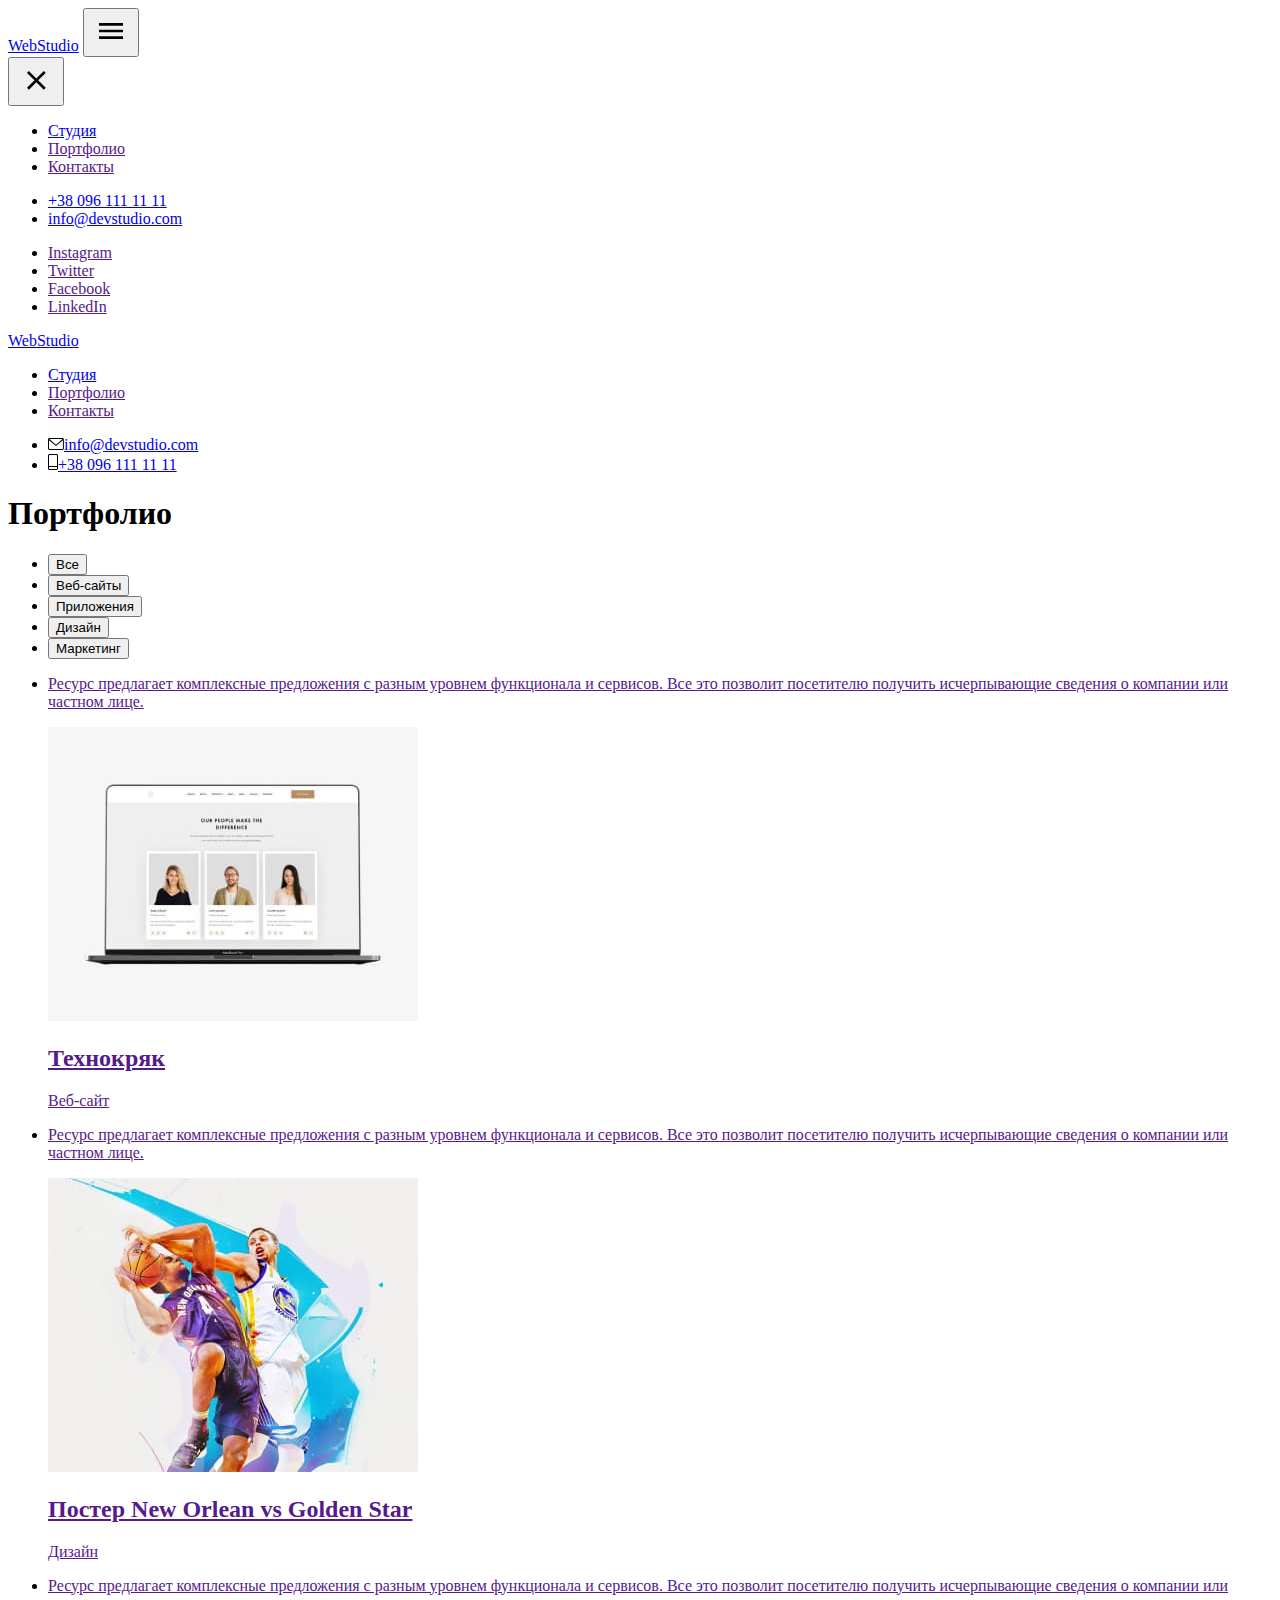
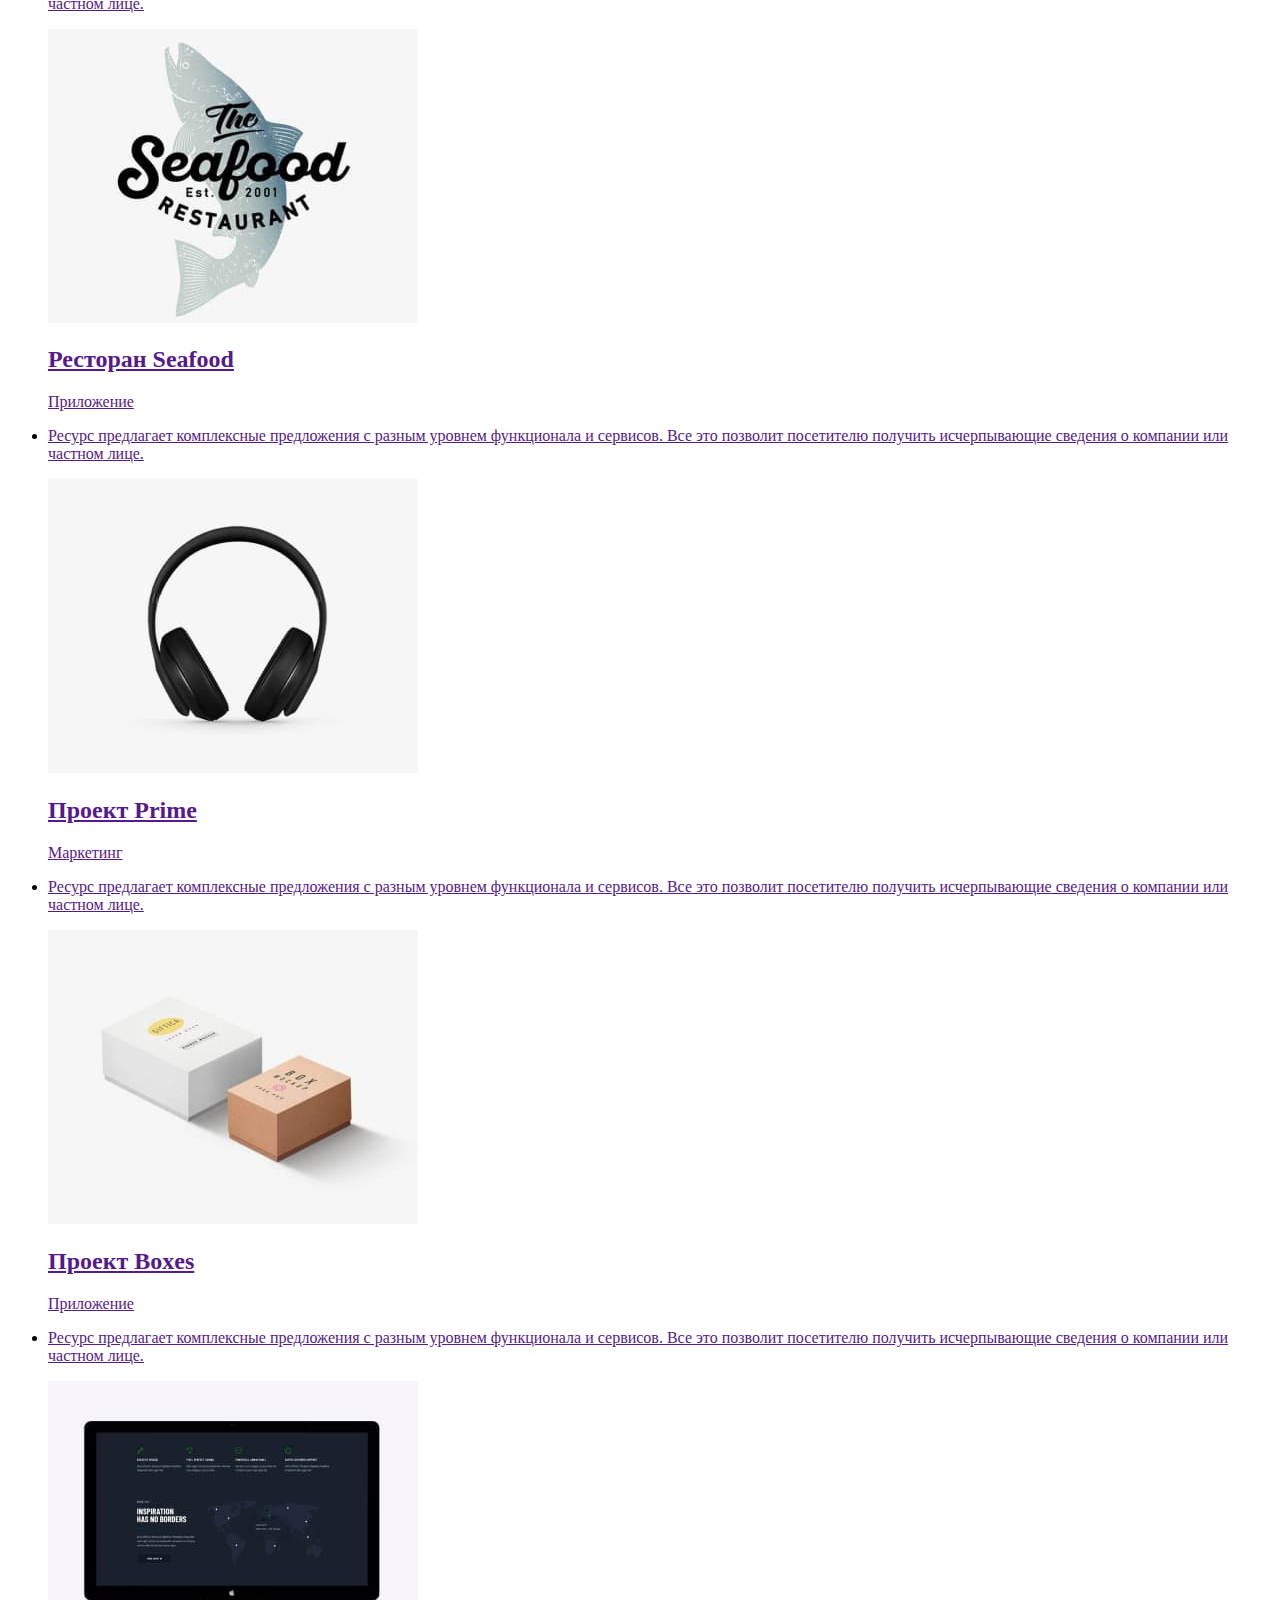
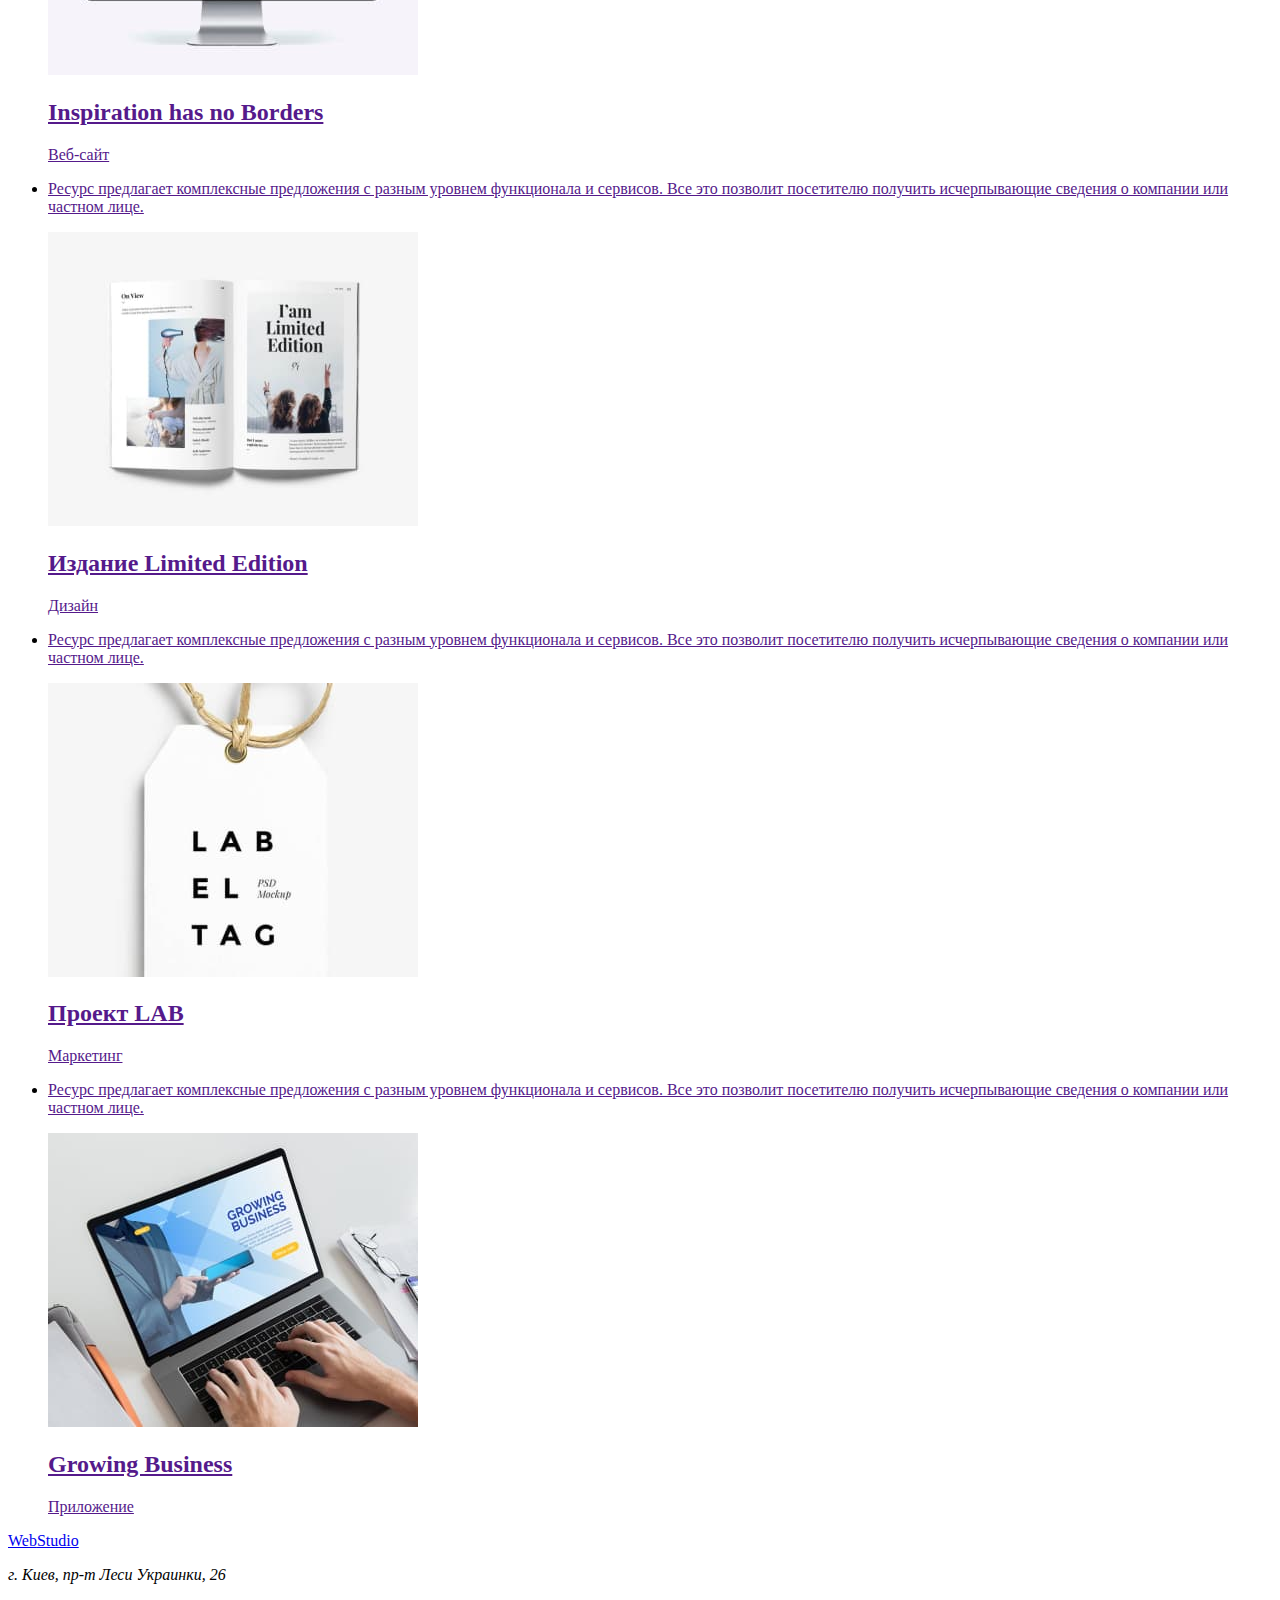
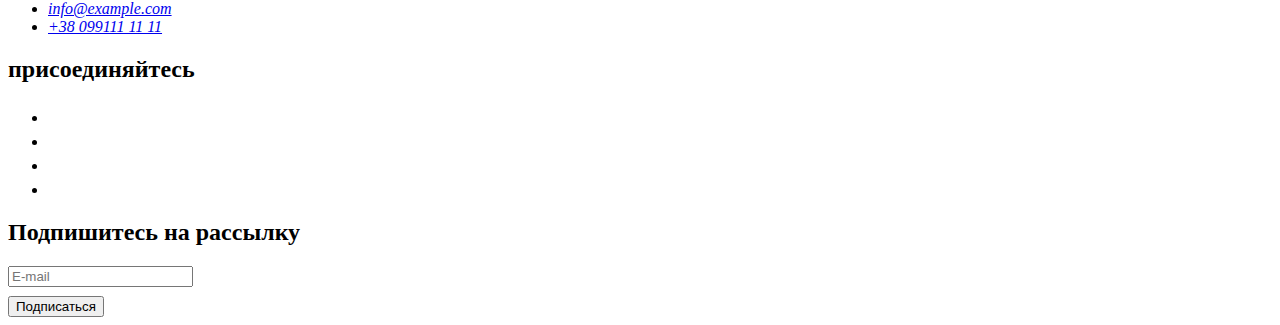
==== portfolio.html @ 809e026f "добавил header для телефона" ====
<!DOCTYPE html>
<html lang="en">
<head>
    <meta charset="UTF-8">
    <meta http-equiv="X-UA-Compatible" content="IE=edge">
    <meta name="viewport" content="width=device-width, initial-scale=1.0">
    <title>WebStudio</title>
    <link href="https://fonts.googleapis.com/css2?family=Raleway:wght@700&family=Roboto:wght@400;500;700;900&display=swap"
        rel="stylesheet">
    <!--<link rel="stylesheet" href="https://cdnjs.cloudflare.com/ajax/libs/modern-normalize/1.1.0/modern-normalize.min.css">-->
    <!--<link rel="stylesheet" href="./css/styles.css">-->
    <link rel="stylesheet" href="./css/main.min.css">
</head>
<body>
<header class="header header--underline">
    <div class="container header__mobile-header">
        <nav class="header__mobile-nav">
            <a href="./index.html" class="logo logo--mobile">Web<span class="logo--black">Studio</span></a>
            <button class="header__button" data-menu-button>
                <svg width="40" height="40" aria-label="переключатель мобильного меню">
                    <use class="header__menu-icon" href="./images/icons.svg#menu-icon"></use>
                </svg>
            </button>

            <div class="header__menu-list" data-menu>
                
                <button class="header__button  header__menu-button">
                    <a href="./portfolio.html">
                        <svg width="40" height="40" aria-label="переключатель мобильного меню">
                            <use class="header__close-icon" href="./images/icons.svg#close-icon"></use>
                        </svg>
                    </a>
                </button>

                <ul class="header__mobile-site-nav">
                    <li class="header__site-nav-item"><a class="header__site-nav-link"
                            href="./index.html">Студия</a></li>
                    <li class="header__site-nav-item"><a class="header__site-nav-link  header__link--current"
                            href="">Портфолио</a></li>
                    <li class="header__site-nav-item"><a class="header__site-nav-link" href="">Контакты</a></li>
                </ul>
                <ul class="header__mobile-auth-nav">
                    <li class="header__auth-nav-item"><a class="header__auth-nav-link" href="tel:+380961111111">+38 096
                            111 11 11</a>
                    </li>
                    <li class="header__auth-nav-item"><a class="header__auth-nav-link"
                            href="mailto:info@devstudio.com">info@devstudio.com</a></li>
                </ul>
                <ul class="header__mobile-links-list">
                    <li class="header__links-list-item"><a class="header__links-list-link" href="">Instagram</a></li>
                    <li class="header__links-list-item"><a class="header__links-list-link" href="">Twitter</a></li>
                    <li class="header__links-list-item"><a class="header__links-list-link" href="">Facebook</a></li>
                    <li class="header__links-list-item"><a class="header__links-list-link" href="">LinkedIn</a></li>
                </ul>
            </div>
        </nav>
    </div>


    <div class="container header__desktop-header">
        <nav class="header__main-nav">
            <a href="./index.html" class="logo">Web<span class="logo--black">Studio</span></a>
            <ul class="header__site-nav">
                <li class="header__item"><a href="./index.html" class="header__link">Студия</a></li>
                <li class="header__item  header__item-prtf--active"><a href="" class="header__link  header__link--current">Портфолио</a></li>
                <li class="header__item"><a href="" class="header__link">Контакты</a></li>
            </ul>
        </nav>
        <ul class="header__auth-nav">
            <li class="header__point">
                <a class="header__contact" href="mailto:info@devstudio.com">
                    <svg class="header__icon header__icon--envelope" width="16" height="12">
                        <use href="./images/sprite.svg#icon-envelope"></use>
                    </svg>info@devstudio.com</a>
            </li>
            <li class="header__point">
                <a class="header__contact" href="tel:+380961111111">
                    <svg class="header__icon header__icon--smartphone" width="10" height="16">
                        <use href="./images/sprite.svg#icon-cell"></use>
                    </svg>+38 096 111 11 11</a>
            </li>
        </ul>
    </div>
</header>

<main>
  <section class="projects">
      <div class="container">
        <h1 class="visually-hidden">Портфолио</h1>
        <ul class="projects__button-list">
            <li class="projects__button-item"><button type="button" class="projects__button">Все</button></li>
            <li class="projects__button-item"><button type="button" class="projects__button">Веб-сайты</button></li>
            <li class="projects__button-item"><button type="button" class="projects__button">Приложения</button></li>
            <li class="projects__button-item"><button type="button" class="projects__button">Дизайн</button></li>
            <li class="projects__button-item"><button type="button" class="projects__button">Маркетинг</button></li>
        </ul>
        <ul class="projects__list">
            <li class="projects__item">
                <a class="projects__link" href="">
                    <div class="projects__thumb">
                        <p class="projects__overlay">
                            Ресурс предлагает комплексные предложения с разным уровнем функционала и сервисов. 
                            Все это позволит посетителю получить исчерпывающие сведения о компании или частном лице.
                        </p>
                        <picture>
                            <source srcset="./images/techno-collapse-370.jpg 1x, ./images/techno-collapse-740@2x.jpg 2x" media="(min-width: 1200px)" sizes="33vw" type="image/jpeg">
                            <source srcset="./images/techno-collapse-354.jpg 1x, ./images/techno-collapse-708@2x.jpg 2x" media="(min-width: 768px)" sizes="50vw" type="image/jpeg">
                            <source srcset="./images/techno-collapse-450.jpg 1x, ./images/techno-collapse-900@2x.jpg 2x" media="(max-width: 767px)" sizes="100vw" type="image/jpeg">
                            <img class="projects__img" src="./images/techno-collapse-450.jpg" alt="Технокряк">
                        </picture>
                    </div>
                    <div class="projects__text-wrap">
                        <h2 class="projects__subtitle">Технокряк</h2>
                        <p class="projects__text projects__text--first-card">Веб-сайт</p>
                    </div>
                </a>
            </li>
            <li class="projects__item">
                <a class="projects__link" href="">
                    <div class="projects__thumb">
                        <p class="projects__overlay">
                            Ресурс предлагает комплексные предложения с разным уровнем функционала и сервисов.
                            Все это позволит посетителю получить исчерпывающие сведения о компании или частном лице.
                        </p>
                        <picture>
                            <source srcset="./images/bassketball-370.jpg 1x, ./images/bassketball-740@2x.jpg 2x" media="(min-width: 1200px)" sizes="33vw" type="image/jpeg">
                            <source srcset="./images/bassketball-354.jpg 1x, ./images/bassketball-708@2x.jpg 2x" media="(min-width: 768px)" sizes="50vw" type="image/jpeg">
                            <source srcset="./images/bassketball-450.jpg 1x, ./images/bassketball-900@2x.jpg 2x" media="(max-width: 767px)" sizes="100vw" type="image/jpeg">
                            <img class="projects__img" src="./images/bassketball-450.jpg" alt="Постер New Orlean vs Golden Star">
                        </picture>
                    </div>
                    <div class="projects__text-wrap">
                        <h2 class="projects__subtitle">Постер New Orlean vs Golden Star</h2>
                        <p class="projects__text">Дизайн</p>
                    </div>
                </a>
            </li>
            <li class="projects__item">
                <a class="projects__link" href="">
                    <div class="projects__thumb">
                        <p class="projects__overlay">
                            Ресурс предлагает комплексные предложения с разным уровнем функционала и сервисов.
                            Все это позволит посетителю получить исчерпывающие сведения о компании или частном лице.
                        </p>
                        <picture>
                            <source srcset="./images/seafood-370.jpg 1x, ./images/seafood-740@2x.jpg 2x" media="(min-width: 1200px)" sizes="33vw" type="image/jpeg">
                            <source srcset="./images/seafood-354.jpg 1x, ./images/seafood-708@2x.jpg 2x" media="(min-width: 768px)" sizes="50vw" type="image/jpeg">
                            <source srcset="./images/seafood-450.jpg 1x, ./images/seafood-900@2x.jpg 2x" media="(max-width: 767px)" sizes="100vw" type="image/jpeg">
                            <img class="projects__img" src="./images/seafood-450.jpg" alt="Ресторан Seafood">
                        </picture>
                    </div>
                    <div class="projects__text-wrap">
                        <h2 class="projects__subtitle">Ресторан Seafood</h2>
                        <p class="projects__text">Приложение</p>
                    </div>
                </a>
            </li>
            <li class="projects__item">
                <a class="projects__link" href="">
                    <div class="projects__thumb">
                        <p class="projects__overlay">
                            Ресурс предлагает комплексные предложения с разным уровнем функционала и сервисов.
                            Все это позволит посетителю получить исчерпывающие сведения о компании или частном лице.
                        </p>
                        <picture>
                            <source srcset="./images/headphones-370.jpg 1x, ./images/headphones-740@2x.jpg 2x" media="(min-width: 1200px)" sizes="33vw" type="image/jpeg">
                            <source srcset="./images/headphones-354.jpg 1x, ./images/headphones-708@2x.jpg 2x" media="(min-width: 768px)" sizes="50vw" type="image/jpeg">
                            <source srcset="./images/headphones-450.jpg 1x, ./images/headphones-900@2x.jpg 2x" media="(max-width: 767px)" sizes="100vw" type="image/jpeg">
                            <img class="projects__img" src="./images/headphones-450.jpg" alt="Проект Prime">
                        </picture>
                    </div>
                    <div class="projects__text-wrap">
                        <h2 class="projects__subtitle">Проект Prime</h2>
                        <p class="projects__text">Маркетинг</p>
                    </div>
                </a>
            </li>
            <li class="projects__item">
                <a class="projects__link" href="">
                    <div class="projects__thumb">
                        <p class="projects__overlay">
                            Ресурс предлагает комплексные предложения с разным уровнем функционала и сервисов.
                            Все это позволит посетителю получить исчерпывающие сведения о компании или частном лице.
                        </p>
                        <picture>
                            <source srcset="./images/boxes-370.jpg 1x, ./images/boxes-740@2x.jpg 2x" media="(min-width: 1200px)" sizes="33vw" type="image/jpeg">
                            <source srcset="./images/boxes-354.jpg 1x, ./images/boxes-708@2x.jpg 2x" media="(min-width: 768px)" sizes="50vw" type="image/jpeg">
                            <source srcset="./images/boxes-450.jpg 1x, ./images/boxes-900@2x.jpg 2x" media="(max-width: 767px)" sizes="100vw" type="image/jpeg">
                            <img class="projects__img" src="./images/boxes-450.jpg" alt="Inspiration has no Borders">
                        </picture>
                    </div>
                    <div class="projects__text-wrap">
                        <h2 class="projects__subtitle">Проект Boxes</h2>
                        <p class="projects__text">Приложение</p>
                    </div>
                </a>
            </li>
            <li class="projects__item">
                <a class="projects__link" href="">
                    <div class="projects__thumb">
                        <p class="projects__overlay">
                            Ресурс предлагает комплексные предложения с разным уровнем функционала и сервисов.
                            Все это позволит посетителю получить исчерпывающие сведения о компании или частном лице.
                        </p>
                        <picture>
                            <source srcset="./images/computer-370.jpg 1x, ./images/computer-740@2x.jpg 2x" media="(min-width: 1200px)" sizes="33vw" type="image/jpeg">
                            <source srcset="./images/computer-354.jpg 1x, ./images/computer-708@2x.jpg 2x" media="(min-width: 768px)" sizes="50vw" type="image/jpeg">
                            <source srcset="./images/computer-450.jpg 1x, ./images/computer-900@2x.jpg 2x" media="(max-width: 767px)" sizes="100vw" type="image/jpeg">
                            <img class="projects__img" src="./images/computer-450.jpg" alt="Inspiration has no Borders">
                        </picture>
                    </div>
                    <div class="projects__text-wrap">
                        <h2 class="projects__subtitle">Inspiration has no Borders</h2>
                        <p class="projects__text">Веб-сайт</p>
                    </div>
                </a>
            </li>
            <li class="projects__item">
                <a class="projects__link" href="">
                    <div class="projects__thumb">
                        <p class="projects__overlay">
                            Ресурс предлагает комплексные предложения с разным уровнем функционала и сервисов.
                            Все это позволит посетителю получить исчерпывающие сведения о компании или частном лице.
                        </p>
                        <picture>
                            <source srcset="./images/edition-370.jpg 1x, ./images/edition-740@2x.jpg 2x" media="(min-width: 1200px)" sizes="33vw" type="image/jpeg">
                            <source srcset="./images/edition-354.jpg 1x, ./images/edition-708@2x.jpg 2x" media="(min-width: 768px)" sizes="50vw" type="image/jpeg">
                            <source srcset="./images/edition-450.jpg 1x, ./images/edition-900@2x.jpg 2x" media="(max-width: 767px)" sizes="100vw" type="image/jpeg">
                            <img class="projects__img" src="./images/edition-450.jpg" alt="Издание Limited Edition">
                        </picture>
                    </div>
                    <div class="projects__text-wrap">
                        <h2 class="projects__subtitle">Издание Limited Edition</h2>
                        <p class="projects__text">Дизайн</p>
                    </div>
                </a>
            </li>
            <li class="projects__item">
                <a class="projects__link" href="">
                    <div class="projects__thumb">
                        <p class="projects__overlay">
                            Ресурс предлагает комплексные предложения с разным уровнем функционала и сервисов.
                            Все это позволит посетителю получить исчерпывающие сведения о компании или частном лице.
                        </p>
                        <picture>
                            <source srcset="./images/lab-370.jpg 1x, ./images/lab-740@2x.jpg 2x" media="(min-width: 1200px)" sizes="33vw" type="image/jpeg">
                            <source srcset="./images/lab-354.jpg 1x, ./images/lab-708@2x.jpg 2x" media="(min-width: 768px)" sizes="50vw" type="image/jpeg">
                            <source srcset="./images/lab-450.jpg 1x, ./images/lab-900@2x.jpg 2x" media="(max-width: 767px)" sizes="100vw" type="image/jpeg">
                            <img class="projects__img" src="./images/lab-450.jpg" alt="Проект LAB">
                        </picture>
                    </div>
                    <div class="projects__text-wrap">
                        <h2 class="projects__subtitle">Проект LAB</h2>
                        <p class="projects__text">Маркетинг</p>
                    </div>
                </a>
            </li>
            <li class="projects__item">
                <a class="projects__link" href="">
                    <div class="projects__thumb">
                        <p class="projects__overlay">
                            Ресурс предлагает комплексные предложения с разным уровнем функционала и сервисов.
                            Все это позволит посетителю получить исчерпывающие сведения о компании или частном лице.
                        </p>
                        <picture>
                            <source srcset="./images/growing-business-370.jpg 1x, ./images/growing-business-740@2x.jpg 2x" media="(min-width: 1200px)" sizes="33vw" type="image/jpeg">
                            <source srcset="./images/growing-business-354.jpg 1x, ./images/growing-business-708@2x.jpg 2x" media="(min-width: 768px)" sizes="50vw" type="image/jpeg">
                            <source srcset="./images/growing-business-450.jpg 1x, ./images/growing-business-900@2x.jpg 2x" media="(max-width: 767px)" sizes="100vw" type="image/jpeg">
                            <img class="projects__img" src="./images/growing-business-450.jpg" alt="Growing Business">
                        </picture>
                    </div>
                    <div class="projects__text-wrap">
                        <h2 class="projects__subtitle">Growing Business</h2>
                        <p class="projects__text">Приложение</p>
                    </div>
                </a>
            </li>
        </ul>
      </div>
  </section>
</main>

<footer class="footer">
    <div class="container footer__footer-wrap">
        <div class="footer__contact-wrap">
            <a href="./index.html" class="logo footer__logo">Web<span class="logo--white">Studio</span></a>
            <address class="footer__contact">
                <p class="footer__text">г. Киев, пр-т Леси Украинки, 26</p>
                <ul class="footer__contact-list list">
                    <li class="footer__contact-item">
                        <a class="footer__contact-link"href="mailto:info@example.com">info@example.com</a>
                    </li>
                    <li class="footer__contact-item">
                        <a class="footer__contact-link" href="tel:+380991111111">+38 099111 11 11</a>
                    </li>
                </ul>
            </address>
        </div>

        <div class="footer__links-wrap">
            <h2 class="footer__title">присоединяйтесь</h2>
            <ul class="footer__links-list list">
                <li class="footer__links-item">
                    <a class="footer__link" href=""><svg class="footer__links-icon" width="20" height="20">
                            <use href="./images/icons.svg#instagram-footer"></use></svg></a>
                </li>
                <li class="footer__links-item">
                    <a class="footer__link" href=""><svg class="footer__links-icon" width="20" height="20">
                            <use href="./images/icons.svg#twitter-footer"></use></svg></a>
                </li>
                <li class="footer__links-item">
                    <a class="footer__link" href=""><svg class="footer__links-icon" width="20" height="20">
                            <use href="./images/icons.svg#facebook-footer"></use></svg></a>
                </li>
                <li class="footer__links-item">
                    <a class="footer__link" href=""><svg class="footer__links-icon" width="20" height="20">
                            <use href="./images/icons.svg#linkedin-footer"></use></svg></a>
                </li>
            </ul>
        </div>

        <div class="footer__email">
            <h2 class="footer__title">Подпишитесь на рассылку</h2>
            <div class="footer__email-wrap">
                <form class="footer__form" method="post" autocomplete="off">
                    <input class="footer__input" type="email" name="email" placeholder="E-mail">
                </form>
                <div class="footer__email-thumb">
                    <button class="button footer__button" type="submit">Подписаться</button>
                    <svg class="footer__button-icon" width="24" height="24">
                        <use href="./images/icons.svg#icon-send"></use>
                    </svg>
                </div>
            </div>
        </div>
    </div>
</footer>

<script src="./js/menu.js"></script>

</body>
</html>
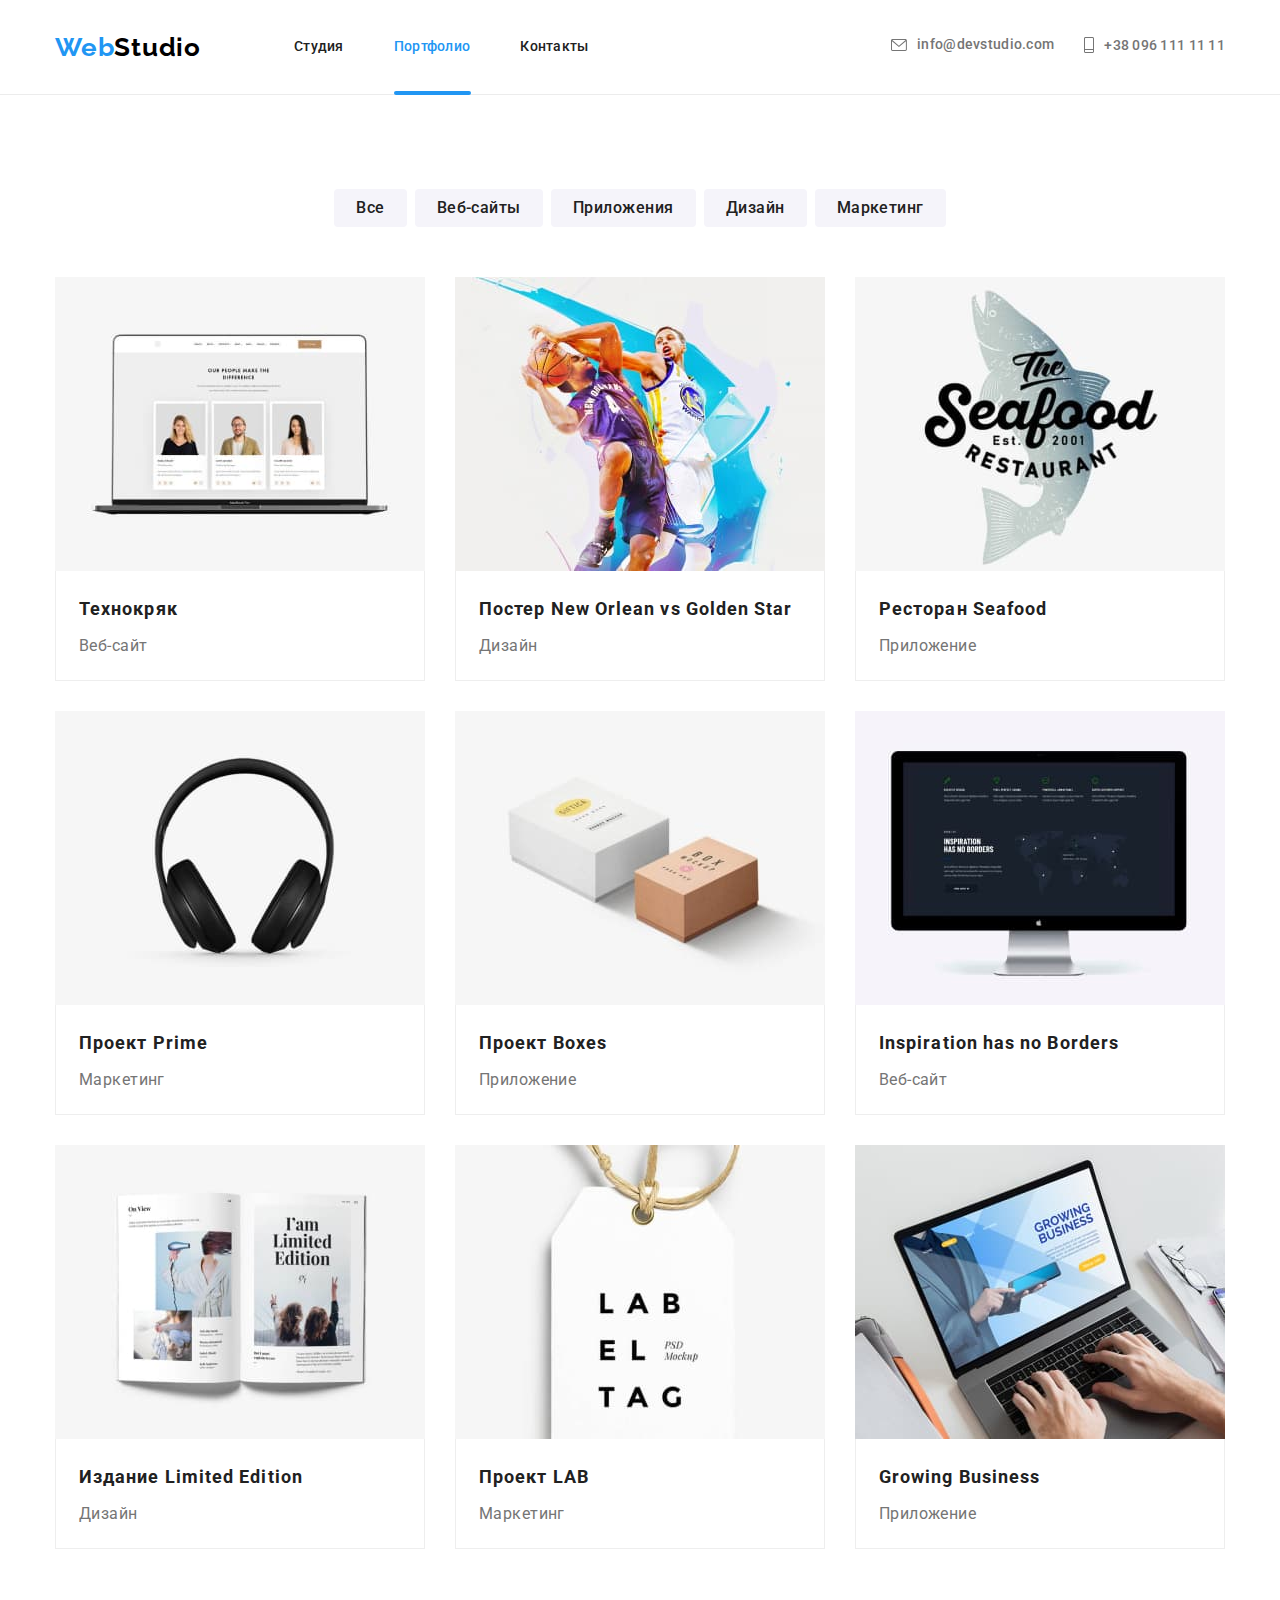
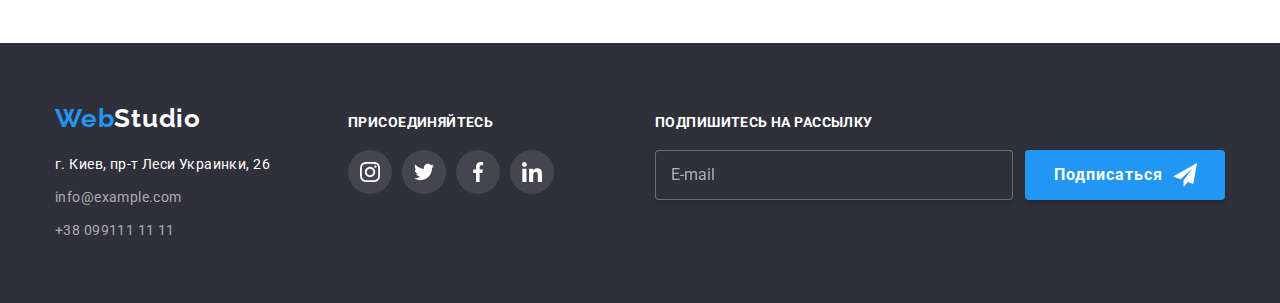
==== commit bc41618b: "изменил кнопку в хедере" ====
--- a/portfolio.html
+++ b/portfolio.html
@@ -19,18 +19,19 @@
             <button class="header__button" data-menu-button>
                 <svg width="40" height="40" aria-label="переключатель мобильного меню">
                     <use class="header__menu-icon" href="./images/icons.svg#menu-icon"></use>
+                    <use class="header__close-icon" href="./images/icons.svg#close-icon"></use>
                 </svg>
             </button>
 
             <div class="header__menu-list" data-menu>
                 
-                <button class="header__button  header__menu-button">
+                <!-- <button class="header__button  header__menu-button">
                     <a href="./portfolio.html">
                         <svg width="40" height="40" aria-label="переключатель мобильного меню">
                             <use class="header__close-icon" href="./images/icons.svg#close-icon"></use>
                         </svg>
                     </a>
-                </button>
+                </button> -->
 
                 <ul class="header__mobile-site-nav">
                     <li class="header__site-nav-item"><a class="header__site-nav-link"
--- a/css/styles.css
+++ b/css/styles.css
@@ -0,0 +1,905 @@
+/* цвет основной #757575*/
+/* цвет вторичный #212121*/
+/* цвет спец #FFFFFF*/
+/* цвет акцент #2196F3*/
+/* цвет footer address rgba(255, 255, 255, 0.6);*/
+
+:root {
+  --text-color: #757575;
+  --title-color: #212121;
+  --accent-color: #2196f3;
+  --special-color: #ffffff;
+  --footer-color: #2f303a;
+  --team-color: #f5f4fa;
+  --help-color: tomato;
+
+  --project-list-margin: 30px;
+  --animation-timfun: cubic-bezier(0.4, 0, 0.2, 1);
+}
+
+body {
+  color: var(--text-color);
+
+  font-family: 'Roboto', sans-serif;
+  font-weight: 400;
+  font-size: 14px;
+  letter-spacing: 0.03em;
+}
+
+.visually-hidden {
+  position: absolute;
+  width: 1px;
+  height: 1px;
+  margin: -1px;
+  border: 0;
+  padding: 0;
+  white-space: nowrap;
+  clip-path: inset(100%);
+  clip: rect(0 0 0 0);
+  overflow: hidden;
+}
+
+/*---------------------UTILITY----------------------------------------*/
+.list {
+  padding: 0;
+  margin: 0;
+  list-style: none;
+}
+
+/*----------------------------BUTTON------------------------------------*/
+.button {
+  display: inline-block;
+  min-width: 200px;
+  height: 50px;
+
+  color: var(--special-color);
+
+  border-radius: 4px;
+  box-shadow: 0px 4px 4px rgba(0, 0, 0, 0.15);
+  border: none;
+
+  font-family: inherit;
+  font-weight: 700;
+  font-size: 16px;
+  line-height: 1.87;
+  letter-spacing: 0.06em;
+  cursor: pointer;
+}
+
+/*---------------------LOGO----------------------------------------*/
+.logo {
+  color: var(--accent-color);
+  text-decoration: none;
+
+  font-family: 'Raleway', sans-serif;
+  font-weight: 700;
+  font-size: 24px;
+  line-height: 1.19;
+  letter-spacing: 0.03em;
+  margin-right: 93px;
+}
+.logo--black {
+  color: #000;
+}
+.logo--white {
+  color: #fff;
+}
+
+
+/*---------------------HEADER----------------------------------------*/
+.header {
+  background-color: var(--special-color);
+
+  padding-bottom: 31px;
+  padding-top: 32px;
+}
+.header--underline {
+  border-bottom: 1px solid #ececec;
+}
+.header__main-nav {
+  display: flex;
+  align-items: center;
+  justify-content: space-between;
+}
+.header__item:not(:last-child) {
+  margin-right: 50px;
+}
+.header__item {
+  position: relative;
+}
+.header__item-studio--active::after,
+.header__item-prtf--active::after {
+  position: absolute;
+  top: 50.5px;
+  left: 0px;
+
+  display: block;
+  content: '';
+  height: 4px;
+
+  /*opacity: 0;
+  pointer-events: none;*/
+
+  background: #2196f3;
+  border-radius: 2px;
+}
+.header__item-studio--active::after {
+  width: 48px;
+}
+.header__item-prtf--active::after {
+  width: 77px;
+}
+/*.header__item-studio--active:hover::after {
+  opacity: 1;
+}*/
+/*.header__item-prtf--active:hover::after {
+  opacity: 1;
+}*/
+.header__site-nav,
+.header__auth-nav {
+  display: flex;
+
+  line-height: 1.14;
+  letter-spacing: 0.02em;
+  font-weight: 500;
+}
+.header__link {
+  display: block;
+
+  color: var(--title-color);
+  text-decoration: none;
+  transition: color 250ms var(--animation-timfun);
+}
+.header__link:hover,
+.header__link:focus,
+.header__contact:hover,
+.header__contact:focus {
+  color: var(--accent-color);
+}
+.header__link--current {
+  color: var(--accent-color);
+}
+.header__contact {
+  display: inline-flex;
+  align-items: center;
+
+  text-decoration: none;
+  color: var(--text-color);
+
+  transition: color 250ms var(--animation-timfun);
+}
+.header__icon {
+  fill: #757575;
+  transition: fill 250ms var(--animation-timfun);
+}
+.header__contact:hover .header__icon {
+  fill: var(--accent-color);
+}
+.header__icon--envelope {
+  margin-right: 10px;
+}
+.header__icon--smartphone {
+  margin-right: 10px;
+  margin-left: 30px;
+}
+
+
+/*---------------------SECTION----------------------------------------*/
+.section-title {
+  color: var(--title-color);
+}
+.title-style {
+  font-size: 36px;
+  text-align: center;
+  line-height: 1.17;
+}
+
+
+/*---------------------SECTION HERO----------------------------------------*/
+.hero {
+  background-color: var(--footer-color);
+  background-image: linear-gradient(to right, rgba(47, 48, 58, 0.4), rgba(47, 48, 58, 0.4)),
+    url(../images/hero-bgr.jpg);
+
+  padding-bottom: 200px;
+  padding-top: 200px;
+  text-align: center;
+}
+.hero__title {
+  color: var(--special-color);
+  margin-top: 0;
+  margin-bottom: 30px;
+
+  font-weight: 900;
+  font-size: 44px;
+  line-height: 1.36;
+  letter-spacing: 0.06em;
+  text-transform: uppercase;
+}
+.hero__button {
+  text-align: center;
+  padding: 10px 32px;
+  background-color: var(--accent-color);
+}
+
+
+/*---------------------SECTION OUR-PLUSES----------------------------------------*/
+.our-pluses {
+  padding-top: 94px;
+  padding-bottom: 94px;
+}
+.our-pluses__title {
+  margin-top: 0;
+}
+.our-pluses__list {
+  display: flex;
+}
+.our-pluses__item {
+  width: calc((100%-90) / 4);
+}
+.our-pluses__item:not(:last-child) {
+  margin-right: 30px;
+}
+.our-pluses__subtitle {
+  color: var(--title-color);
+
+  margin-top: 0;
+  margin-bottom: 10px;
+
+  font-weight: 700;
+  font-size: 14px;
+  line-height: 1.14;
+  letter-spacing: 0.03em;
+  text-transform: uppercase;
+}
+.our-pluses__text {
+  line-height: 1.71em;
+  margin-top: 0;
+  margin-bottom: 0;
+}
+.our-pluses__item::before {
+  display: block;
+  content: '';
+  width: 270px;
+  height: 120px;
+
+  background-color: #f5f4fa;
+
+  margin-bottom: 30px;
+  border-radius: 4px;
+}
+.icon-antenna::before {
+  content: '';
+  background-image: url(../images/antenna.svg);
+  background-repeat: no-repeat;
+  background-position: center;
+}
+.our-pluses__item:nth-child(2)::before {
+  content: '';
+  background-image: url(../images/clock.svg);
+  background-repeat: no-repeat;
+  background-position: center;
+}
+.our-pluses__item:nth-child(3)::before {
+  content: '';
+  background-image: url(../images/diagram.svg);
+  background-repeat: no-repeat;
+  background-position: center;
+}
+.our-pluses__item:nth-child(4)::before {
+  content: '';
+  background-image: url(../images/astronaut.svg);
+  background-repeat: no-repeat;
+  background-position: center;
+}
+
+
+/*---------------------SECTION OUR-WORKS----------------------------------------*/
+.our-works {
+  padding-top: 0;
+  padding-bottom: 94px;
+}
+.our-works__title {
+  line-height: 1.16;
+  margin-bottom: 50px;
+  margin-top: 0;
+}
+.our-works__list {
+  display: flex;
+  justify-content: space-between;
+}
+.our-works__img {
+  display: block;
+}
+.our-works__wrap {
+  position: relative;
+}
+.our-works__subtitle {
+  position: absolute;
+  bottom: 0;
+  width: 100%;
+  height: 70px;
+
+  color: var(--special-color);
+  background: rgba(47, 48, 58, 0.8);
+
+  margin: 0;
+  padding-top: 27px;
+
+  font-weight: 700;
+  font-size: 14px;
+  line-height: 1.14;
+  text-align: center;
+  letter-spacing: 0.03em;
+  text-transform: uppercase;
+}
+
+
+/*---------------------SECTION OUR-TEAM----------------------------------------*/
+.our-team {
+  background-color: var(--team-color);
+  padding-top: 94px;
+  padding-bottom: 94px;
+}
+.our-team__title {
+  margin-top: 0;
+  margin-bottom: 50px;
+}
+.our-team__subtitle {
+  margin-top: 0;
+  margin-bottom: 10px;
+}
+.our-team__text {
+  margin-top: 0;
+  margin-bottom: 16px;
+}
+.our-team__subtitle,
+.our-team__text {
+  font-size: 16px;
+}
+.our-team__card-set {
+  display: flex;
+  justify-content: space-between;
+}
+.our-team__card {
+  box-shadow: 0px 1px 3px rgba(0, 0, 0, 0.12), 0px 1px 1px rgba(0, 0, 0, 0.14),
+    0px 2px 1px rgba(0, 0, 0, 0.2);
+  border-radius: 0px 0px 4px 4px;
+}
+.our-team__text-wrap {
+  background: #ffffff;
+  border-radius: 0px 0px 4px 4px;
+  text-align: center;
+  padding-top: 30px;
+  padding-bottom: 30px;
+  padding-right: 32px;
+  padding-left: 32px;
+}
+.our-team__img {
+  display: block;
+}
+.our-team__list-links {
+  display: flex;
+  justify-content: space-between;
+}
+.our-team__link {
+  display: flex;
+  justify-content: center;
+  align-items: center;
+
+  width: 44px;
+  height: 44px;
+  border-radius: 50%;
+
+  transition: background-color 250ms var(--animation-timfun);
+}
+.our-team__link:hover,
+.our-team__link:focus {
+  background-color: var(--accent-color);
+}
+.our-team__icon {
+  fill: #afb1b8;
+  transition: fill 250ms var(--animation-timfun);
+}
+.our-team__link:hover .our-team__icon,
+.our-team__link:focus .our-team__icon {
+  fill: #ffffff;
+}
+
+
+/*---------------------SECTION CLIENTS----------------------------------------*/
+.clients {
+  padding-top: 94px;
+  padding-bottom: 94px;
+}
+.clients__title {
+  margin-bottom: 50px;
+  margin-top: 0px;
+}
+.clients__list {
+  display: flex;
+  justify-content: space-between;
+}
+.clients__link {
+  display: inline-flex;
+  justify-content: center;
+  align-items: center;
+  width: 170px;
+  height: 92px;
+
+  border: 1px solid #afb1b8;
+  border-radius: 4px;
+  cursor: pointer;
+
+  transition: border-color 250ms var(--animation-timfun);
+}
+.clients__link:hover,
+.clients__link:focus {
+  border-color: var(--accent-color);
+}
+.clients__icon {
+  fill: #afb1b8;
+  transition: fill 250ms var(--animation-timfun);
+}
+.clients__link:hover .clients__icon,
+.clients__link:focus .clients__icon {
+  fill: var(--accent-color);
+}
+
+
+/*---------------------FOOTER----------------------------------------*/
+.footer {
+  background-color: var(--footer-color);
+  padding-bottom: 60px;
+  padding-top: 60px;
+}
+.footer__contact {
+  line-height: 1.71;
+  font-style: normal;
+}
+.footer__logo {
+  display: block;
+  margin-bottom: 20px;
+}
+.footer__text {
+  color: var(--special-color);
+  margin-bottom: 9px;
+  margin-top: 0;
+}
+.footer__contact-link {
+  color: rgba(255, 255, 255, 0.6);
+
+  line-height: 1.19;
+  text-decoration: none;
+
+  transition: color 250ms var(--animation-timfun);
+}
+.footer__contact-item:not(:last-child) {
+  margin-bottom: 9px;
+}
+.footer__contact-link:hover,
+.footer__contact-link:focus {
+  color: var(--accent-color);
+}
+.footer__title {
+  color: var(--special-color);
+
+  font-weight: 700;
+  font-size: 14px;
+  line-height: 1.17;
+  letter-spacing: 0.03em;
+  text-transform: uppercase;
+
+  margin-bottom: 20px;
+  margin-top: 0;
+}
+.footer__footer-wrap {
+  display: flex;
+  justify-content: space-between;
+  align-items: baseline;
+}
+.footer__links-wrap {
+  margin-left: 70px;
+}
+.footer__links-list {
+  display: flex;
+  justify-content: flex-start;
+  flex-wrap: wrap;
+}
+.footer__links-item:not(:last-child) {
+  margin-right: 10px;
+}
+.footer__link {
+  display: inline-flex;
+  justify-content: center;
+  align-items: center;
+
+  width: 44px;
+  height: 44px;
+  border-radius: 50%;
+
+  background-color: rgba(255, 255, 255, 0.1);
+
+  transition: background-color 250ms var(--animation-timfun);
+}
+.footer__link:hover,
+.footer__link:focus {
+  background-color: var(--accent-color);
+}
+.footer__email {
+  margin-left: 93px;
+}
+.footer__input {
+  width: 358px;
+  padding: 14px 15px;
+  margin-right: 12px;
+
+  background-color: var(--footer-color);
+  border: 1px solid rgba(255, 255, 255, 0.3);
+  filter: drop-shadow(0px 4px 4px rgba(0, 0, 0, 0.15));
+  border-radius: 4px;
+}
+.footer__input::placeholder {
+  font-family: inherit;
+  font-size: 16px;
+  line-height: 1.25;
+  
+  color: rgba(255, 255, 255, 0.6);
+}
+.footer__button {
+  display: inline-flex;
+  padding-top: 10px;
+  padding-bottom: 10px;
+  padding-left: 29px;
+
+  background: #2196F3;
+}
+.footer__email-wrap {
+  display: flex;
+  justify-content: flex-start;
+  align-items: center;
+}
+.footer__email-thumb {
+  position: relative;
+}
+.footer__button-icon {
+  display: inline-block;
+  position: absolute;
+  top: 50%;
+  right: 28px;
+  transform: translateY(-50%);
+}
+.footer__input:focus {
+  outline: none;
+  border-color: var(--accent-color);
+  color: #fff;
+}
+
+
+
+/*---------------------MODAL----------------------------------------*/
+.backdrop {
+  position: fixed;
+  top: 0;
+  left: 0;
+  width: 100%;
+  height: 100%;
+  background: rgba(0, 0, 0, 0.2);
+
+  transform: scale(1);
+  opacity: 1;
+  transition: opacity 250ms var(--animation-timfun),
+              transform 250ms var(--animation-timfun);
+}
+.backdrop__modal {
+  position: fixed;
+  width: 528px;
+  height: 581px;
+  top: 50%;
+  left: 50%;
+  transform: translate(-50%, -50%);
+  margin: auto;
+ 
+  background: #ffffff;
+  box-shadow: 0px 1px 3px rgba(0, 0, 0, 0.12), 0px 1px 1px rgba(0, 0, 0, 0.14),
+    0px 2px 1px rgba(0, 0, 0, 0.2);
+  border-radius: 4px;            
+}
+.is-hidden {
+  opacity: 0;
+  transform: scale(0.8);
+  pointer-events: none;
+}
+.backdrop__button {
+  position: absolute;
+  top: 8px;
+  right: 8px;
+
+  display: flex;
+  justify-content: center;
+  align-items: center;
+
+  width: 30px;
+  height: 30px;
+
+  background-color: #ffffff;
+  border: 1px solid rgba(0, 0, 0, 0.1);
+  border-radius: 50%;
+
+  cursor: pointer;
+}
+.backdrop-icon {
+  fill: #000000;
+  transition: fill 250ms var(--animation-timfun);
+}
+.backdrop__button:hover .backdrop-icon,
+.backdrop__button:focus .backdrop-icon {
+  fill: var(--accent-color);
+}
+.form {
+  display: flex;
+  flex-direction: column;
+  padding: 40px;
+}
+.form__title {
+  color: #212121;
+
+  font-weight: 700;
+  font-size: 20px;
+  line-height: 1.15;
+  text-align: center;
+
+  margin-top: 0;
+  margin-bottom: 12px;
+}
+.form__label {
+  display: inline-flex;
+  flex-direction: column;
+
+  margin-bottom: 10px;
+}
+.form__label--margin {
+  margin-bottom: 20px;
+}
+.form__text {
+  color: #757575;
+  margin-bottom: 4px;
+
+  font-size: 12px;
+  line-height: 1.16;
+  letter-spacing: 0.01em;
+}
+.form__input {
+  width: 100%;
+  height: 40px;
+  
+  padding-left: 42px;
+  border: 1px solid rgba(33, 33, 33, 0.2);
+  border-radius: 4px
+}
+.form__textarea {
+  height: 120px;
+  resize: none;
+  padding: 12px 16px;
+  
+  border: 1px solid rgba(33, 33, 33, 0.2);
+  border-radius: 4px;
+}
+.form__textarea::placeholder {
+  font-weight: 400;
+  font-size: 12px;
+  line-height: 14px;
+  letter-spacing: 0.01em;
+  color: rgba(117, 117, 117, 0.5);
+}
+.form__label-checkbox {
+  display: flex;
+  justify-content: center;
+  align-items: center;
+  margin-bottom: 30px;
+  cursor: pointer;
+}
+.form__checkbox-text {
+  line-height: 1.71;
+  margin-left: 8px;
+}
+.form__link {
+  color: var(--accent-color);
+}
+.form__checkbox {
+  appearance: none;
+  /*position: absolute;*/
+}
+.form__checkbox-icon {
+  width: 16px;
+  height: 15px;
+  border-radius: 2px;
+  border: 2px solid #212121;
+
+  transition: background-color 250ms var(--animation-timfun),
+              border-color 250ms var(--animation-timfun);
+}
+.form__checkbox:checked + .form__checkbox-icon {
+  background-color: #2196F3;
+  border-color: #2196F3;
+  background-image: url(../images/checkbox.svg);
+  background-repeat: no-repeat;
+  background-position: center;
+  background-size: contain;
+}
+.form__checkbox:focus + .form__checkbox-icon {
+  border-color: var(--accent-color);
+}
+.form__button {
+  color: #FFFFFF;
+  background: #2196F3;
+
+  padding: 10px 55px 10px 56px;
+  margin-left: 50%;
+  margin-right: 50%;
+  transform: translateX(-50%);
+
+  transition: background-color 250ms var(--animation-timfun);
+}
+.form__button:hover {
+  background-color: #188CE8;
+}
+.form__field {
+  position: relative;
+}
+.form__icon {
+  position: absolute;
+  top: 11px;
+  left: 12px;
+}
+.form__textarea:focus {
+  outline: none;
+  border-color: var(--accent-color);
+}
+.form__input:focus {
+  outline: none;
+  border-color: var(--accent-color);
+}
+.form__input:focus-within + .form__icon {
+  fill: var(--accent-color);
+}
+
+
+
+/*---------------------PORTFOLIO----------------------------------------*/
+/*projects*/
+.projects {
+  padding-bottom: 94px;
+  padding-top: 94px;
+}
+.projects__button {
+  color: var(--title-color);
+  background-color: var(--team-color);
+
+  font-family: inherit;
+  font-weight: 500;
+  font-size: 16px;
+  line-height: 1.62;
+  letter-spacing: 0.03em;
+  padding: 6px 22px;
+  cursor: pointer;
+
+  border-radius: 4px;
+  border: none;
+
+  transition: color 250ms var(--animation-timfun), 
+              background-color 250ms var(--animation-timfun),
+              box-shadow 250ms var(--animation-timfun);
+}
+.projects__button-list {
+  display: flex;
+  justify-content: center;
+  margin-bottom: 50px;
+}
+.projects__button-item:not(:last-child) {
+  margin-right: 8px;
+}
+.projects__button:hover,
+.projects__button:focus {
+  color: var(--special-color);
+  background-color: var(--accent-color);
+  box-shadow: 0px 3px 1px rgba(0, 0, 0, 0.1), 0px 1px 2px rgba(0, 0, 0, 0.08),
+    0px 2px 2px rgba(0, 0, 0, 0.12);
+}
+.projects__img {
+  display: block;
+  max-width: 100%;
+  height: auto;
+}
+.projects__list {
+  display: flex;
+  flex-wrap: wrap;
+
+  padding: 0;
+  margin: 0;
+  margin-left: calc(-1 * var(--project-list-margin));
+  margin-top: calc(-1 * var(--project-list-margin));
+}
+.projects__item {
+  flex-basis: calc(100% / 3 - var(--project-list-margin));
+  margin-left: var(--project-list-margin);
+  margin-top: var(--project-list-margin);
+}
+.projects__text-wrap {
+  background: #ffffff;
+  border-right: 1px solid #eeeeee;
+  border-left: 1px solid #eeeeee;
+  border-bottom: 1px solid #eeeeee;
+  padding: 20px 23px 19px;
+}
+.projects__link {
+  display: block;
+  text-decoration: none;
+  transition: box-shadow 250ms var(--animation-timfun);
+}
+.projects__link:hover,
+.projects__link:focus {
+  box-shadow: 0px 1px 1px rgba(0, 0, 0, 0.12), 0px 4px 4px rgba(0, 0, 0, 0.06),
+    1px 4px 6px rgba(0, 0, 0, 0.16);
+  cursor: pointer;
+}
+.projects__item:nth-last-child(-n + 3) {
+  margin-bottom: 0;
+}
+.projects__subtitle {
+  color: var(--title-color);
+
+  font-size: 18px;
+  font-weight: 700;
+  line-height: 2;
+  letter-spacing: 0.06em;
+
+  margin-bottom: 4px;
+  margin-top: 0;
+}
+.projects__text {
+  color: var(--text-color);
+  font-size: 16px;
+  line-height: 1.87;
+  margin-top: 0;
+  margin-bottom: 0;
+}
+.projects__thumb {
+  position: relative;
+  overflow: hidden;
+}
+.projects__overlay {
+  position: absolute;
+  width: 100%;
+  height: 100%;
+  top: 0;
+  left: 0;
+
+  background-color: rgba(33, 150, 243, 0.9);
+  color: #ffffff;
+
+  font-weight: 400;
+  font-size: 18px;
+  line-height: 1.55;
+  letter-spacing: 0.03em;
+  padding: 63px 24px;
+  margin: 0;
+
+  transform: translateY(101%);
+  transition: transform 500ms cubic-bezier(0.4, 0, 0.2, 1);
+}
+.projects__thumb:hover .projects__overlay,
+.projects__link:focus .projects__overlay {
+  transform: translateY(0);
+  overflow: visible;
+}
+
+
+/*---------------------CONTAINER----------------------------------------*/
+.container {
+  margin-left: auto;
+  margin-right: auto;
+  width: 1200px;
+  padding-right: 15px;
+  padding-left: 15px;
+}
--- a/css/main.min.css
+++ b/css/main.min.css
@@ -0,0 +1,7 @@
+/*! modern-normalize v1.1.0 | MIT License | https://github.com/sindresorhus/modern-normalize */*,::before,::after{-webkit-box-sizing:border-box;box-sizing:border-box}html{line-height:1.15;-webkit-text-size-adjust:100%;-moz-tab-size:4;-o-tab-size:4;tab-size:4}body{margin:0;font-family:system-ui,-apple-system,"Segoe UI",Roboto,Helvetica,Arial,sans-serif,"Apple Color Emoji","Segoe UI Emoji"}hr{height:0;color:inherit}abbr[title]{-webkit-text-decoration:underline dotted;text-decoration:underline dotted}b,strong{font-weight:bolder}code,kbd,samp,pre{font-family:ui-monospace,+ SFMono-Regular,+ Consolas,+ 'Liberation Mono',+ Menlo,+ monospace;font-size:1em}small{font-size:80%}sub,sup{font-size:75%;line-height:0;position:relative;vertical-align:baseline}sub{bottom:-0.25em}sup{top:-0.5em}table{text-indent:0;border-color:inherit}button,input,optgroup,select,textarea{font-family:inherit;font-size:100%;line-height:1.15;margin:0}button,select{text-transform:none}button,[type='button'],[type='reset'],[type='submit']{-webkit-appearance:button}::-moz-focus-inner{border-style:none;padding:0}:-moz-focusring{outline:1px dotted ButtonText}:-moz-ui-invalid{box-shadow:none}legend{padding:0}progress{vertical-align:baseline}::-webkit-inner-spin-button,::-webkit-outer-spin-button{height:auto}[type='search']{-webkit-appearance:textfield;outline-offset:-2px}::-webkit-search-decoration{-webkit-appearance:none}::-webkit-file-upload-button{-webkit-appearance:button;font:inherit}summary{display:list-item}body{color:#757575;font-family:"Roboto",sans-serif;font-weight:400;font-size:14px;letter-spacing:0.03em}.visually-hidden{position:absolute;width:1px;height:1px;margin:-1px;border:0;padding:0;white-space:nowrap;-webkit-clip-path:inset(100%);clip-path:inset(100%);clip:rect(0 0 0 0);overflow:hidden}.header__mobile-site-nav,.header__mobile-auth-nav,.header__mobile-links-list,.header__site-nav,.header__auth-nav,.our-pluses__list,.our-works__list,.our-team__card-set,.our-team__list-links,.clients__list,.footer__contact-list,.footer__links-list,.projects__button-list,.projects__list{padding:0;margin:0;list-style:none}.hero__button,.footer__button,.form__button{display:inline-block;min-width:200px;height:50px;color:#fff;border-radius:4px;-webkit-box-shadow:0px 4px 4px rgba(0,0,0,0.15);box-shadow:0px 4px 4px rgba(0,0,0,0.15);border:none;font-family:inherit;font-weight:700;font-size:16px;line-height:1.87;letter-spacing:0.06em;cursor:pointer}.our-works__title,.our-team__title,.our-team__subtitle,.clients__title{color:#212121}.our-works__title,.our-team__title{font-size:36px;text-align:center;line-height:1.17}img{display:block;max-width:100%;height:auto}.container{margin-left:auto;margin-right:auto;padding-right:15px;padding-left:15px}@media screen and (max-width: 767px){.container{max-width:480px}}@media screen and (min-width: 768px){.container{width:768px}}@media screen and (min-width: 1200px){.container{width:1200px}}.logo{display:-webkit-inline-box;display:-ms-inline-flexbox;display:inline-flex;color:#2196f3;text-decoration:none;font-family:'Raleway', sans-serif;font-weight:700;font-size:24px;line-height:1.19;letter-spacing:0.03em}@media screen and (min-width: 768px){.logo{margin-right:88px;font-size:24px}}@media screen and (min-width: 1200px){.logo{margin-right:93px;font-size:26px}}.logo--black{color:#000}.logo--white{color:#fff}.header{background-color:#fff;padding-bottom:10px;padding-top:10px}@media screen and (max-width: 767px){.header{position:relative}}@media screen and (min-width: 768px){.header{padding-bottom:21px;padding-top:21px}}@media screen and (min-width: 1200px){.header{padding-bottom:31px;padding-top:32px}}@media screen and (min-width: 768px){.header__mobile-header{display:none}}.header__mobile-nav{display:-webkit-box;display:-ms-flexbox;display:flex;-webkit-box-pack:justify;-ms-flex-pack:justify;justify-content:space-between;-webkit-box-align:center;-ms-flex-align:center;align-items:center}.header__button{z-index:5;background-color:#fff;border:none;padding:0;-webkit-transition:fill 250ms cubic-bezier(0.4, 0, 0.2, 1);transition:fill 250ms cubic-bezier(0.4, 0, 0.2, 1)}.header__close-icon{display:none}.header__button.is-open .header__close-icon{display:block}.header__button.is-open .header__menu-icon{display:none}.header__button:hover .header__menu-icon,.header__button:focus .header__menu-icon,.header__button:hover .header__close-icon,.header__button:focus .header__close-icon{fill:#2196f3}.header__menu-list{display:none;position:fixed;top:0;left:0;z-index:2;width:100%;height:100%;overflow-y:scroll;padding-top:48px;padding-right:83px;padding-left:40px;padding-bottom:48px;background-color:#fff}.header__menu-list.is-open{display:block}.header__mobile-site-nav{margin-bottom:302px}.header__site-nav-item:first-child{margin-bottom:36px}.header__site-nav-item:last-child{margin-top:32px}.header__site-nav-link{font-family:inherit;display:inline-block;font-weight:500;font-size:40px;line-height:1.17;letter-spacing:0.02em;text-decoration:none;color:#212121}.header__site-nav-link:hover,.header__site-nav-link:focus{color:#2196f3}.header__auth-nav-item:first-child{margin-bottom:32px}.header__auth-nav-item:first-child .header__auth-nav-link{font-size:34px;line-height:1.17;color:#2196F3}.header__mobile-auth-nav{margin-bottom:64px}.header__auth-nav-link{font-family:"Roboto",sans-serif;display:inline-block;font-weight:500;font-size:24px;line-height:1.16;letter-spacing:0.02em;text-decoration:none;color:#757575}.header__mobile-links-list{display:-webkit-box;display:-ms-flexbox;display:flex;-webkit-box-pack:justify;-ms-flex-pack:justify;justify-content:space-between}.header__links-list-item:not(:last-child)::after{content:"";width:22px;border-right:1px solid rgba(33,33,33,0.2);-webkit-transform:rotate(90deg);transform:rotate(90deg);margin-left:10px}.header__links-list-link{font-family:"Roboto",sans-serif;font-weight:500;font-size:18px;line-height:1.22;text-decoration:none;letter-spacing:0.02em;color:#2196F3}.header__desktop-header{display:none}@media screen and (min-width: 768px){.header__desktop-header{display:block;display:-webkit-box;display:-ms-flexbox;display:flex;-webkit-box-align:center;-ms-flex-align:center;align-items:center;-webkit-box-pack:justify;-ms-flex-pack:justify;justify-content:space-between}}.header--underline{border-bottom:1px solid #ececec}.header__main-nav{display:-webkit-box;display:-ms-flexbox;display:flex;-webkit-box-align:center;-ms-flex-align:center;align-items:center;-webkit-box-pack:justify;-ms-flex-pack:justify;justify-content:space-between}.header__item:not(:last-child){margin-right:50px}.header__item{position:relative}.header__item-studio--active::after,.header__item-prtf--active::after{position:absolute;top:49.5px;left:0px;display:block;content:'';height:4px;background:#2196f3;border-radius:2px}@media screen and (min-width: 1200px){.header__item-studio--active::after,.header__item-prtf--active::after{top:52px}}.header__item-studio--active::after{width:48px}.header__item-prtf--active::after{width:77px}.header__site-nav,.header__auth-nav{display:-webkit-box;display:-ms-flexbox;display:flex;line-height:1.14;letter-spacing:0.02em;font-weight:500}.header__auth-nav{-webkit-box-orient:vertical;-webkit-box-direction:normal;-ms-flex-direction:column;flex-direction:column}@media screen and (min-width: 1200px){.header__auth-nav{-webkit-box-orient:horizontal;-webkit-box-direction:normal;-ms-flex-direction:row;flex-direction:row}}.header__point:first-child{margin-bottom:10px}@media screen and (min-width: 1200px){.header__point:first-child{margin-bottom:0}}.header__link{display:block;color:#212121;text-decoration:none;-webkit-transition:color 250ms cubic-bezier(0.4, 0, 0.2, 1);transition:color 250ms cubic-bezier(0.4, 0, 0.2, 1)}.header__link:hover,.header__link:focus,.header__contact:hover,.header__contact:focus{color:#2196f3}.header__link--current{color:#2196f3}.header__contact{display:-webkit-inline-box;display:-ms-inline-flexbox;display:inline-flex;-webkit-box-align:center;-ms-flex-align:center;align-items:center;text-decoration:none;color:#757575;-webkit-transition:color 250ms cubic-bezier(0.4, 0, 0.2, 1);transition:color 250ms cubic-bezier(0.4, 0, 0.2, 1)}.header__icon{fill:#757575;-webkit-transition:fill 250ms cubic-bezier(0.4, 0, 0.2, 1);transition:fill 250ms cubic-bezier(0.4, 0, 0.2, 1)}.header__contact:hover .header__icon,.header__contact:focus .header__icon{fill:#2196f3}.header__icon--envelope{margin-right:8px}@media screen and (min-width: 1200px){.header__icon--envelope{margin-right:10px}}.header__icon--smartphone{margin-right:8px}@media screen and (min-width: 1200px){.header__icon--smartphone{margin-right:10px;margin-left:30px}}.hero{background-image:-webkit-gradient(linear, left top, right top, from(rgba(47,48,58,0.4)), to(rgba(47,48,58,0.4))),url(../images/hero-bgr-480.jpg);background-image:linear-gradient(to right, rgba(47,48,58,0.4), rgba(47,48,58,0.4)),url(../images/hero-bgr-480.jpg);background-repeat:no-repeat;max-width:1600px;padding-bottom:118px;padding-top:118px;text-align:center}@media screen and (min-device-pixel-ratio: 2), (-webkit-min-device-pixel-ratio: 2), (min-resolution: 192dpi), (min-resolution: 2dppx){.hero{background-image:-webkit-gradient(linear, left top, right top, from(rgba(47,48,58,0.4)), to(rgba(47,48,58,0.4))),url(../images/hero-bgr-960@2x.jpg);background-image:linear-gradient(to right, rgba(47,48,58,0.4), rgba(47,48,58,0.4)),url(../images/hero-bgr-960@2x.jpg);background-size:cover}}@media screen and (min-width: 768px){.hero{background-image:-webkit-gradient(linear, left top, right top, from(rgba(47,48,58,0.4)), to(rgba(47,48,58,0.4))),url(../images/hero-bgr-768.jpg);background-image:linear-gradient(to right, rgba(47,48,58,0.4), rgba(47,48,58,0.4)),url(../images/hero-bgr-768.jpg)}}@media screen and (min-width: 768px) and (min-device-pixel-ratio: 2), screen and (min-width: 768px) and (-webkit-min-device-pixel-ratio: 2), screen and (min-width: 768px) and (min-resolution: 192dpi), screen and (min-width: 768px) and (min-resolution: 2dppx){.hero{background-image:-webkit-gradient(linear, left top, right top, from(rgba(47,48,58,0.4)), to(rgba(47,48,58,0.4))),url(../images/hero-bgr-1536@2x.jpg);background-image:linear-gradient(to right, rgba(47,48,58,0.4), rgba(47,48,58,0.4)),url(../images/hero-bgr-1536@2x.jpg);background-size:cover}}@media screen and (min-width: 1200px){.hero{background-image:-webkit-gradient(linear, left top, right top, from(rgba(47,48,58,0.4)), to(rgba(47,48,58,0.4))),url(../images/hero-bgr-1600.jpg);background-image:linear-gradient(to right, rgba(47,48,58,0.4), rgba(47,48,58,0.4)),url(../images/hero-bgr-1600.jpg);background-color:#2f303a;max-height:600px;padding-bottom:200px;padding-top:200px;margin-left:auto;margin-right:auto}}@media screen and (min-width: 1200px) and (min-device-pixel-ratio: 2), screen and (min-width: 1200px) and (-webkit-min-device-pixel-ratio: 2), screen and (min-width: 1200px) and (min-resolution: 192dpi), screen and (min-width: 1200px) and (min-resolution: 2dppx){.hero{background-image:-webkit-gradient(linear, left top, right top, from(rgba(47,48,58,0.4)), to(rgba(47,48,58,0.4))),url(../images/hero-bgr-3200@2x.jpg);background-image:linear-gradient(to right, rgba(47,48,58,0.4), rgba(47,48,58,0.4)),url(../images/hero-bgr-3200@2x.jpg)}}.hero__title{color:#fff;margin-top:0;margin-bottom:30px;font-weight:900;font-size:44px;line-height:1.36;letter-spacing:0.06em;text-transform:uppercase}@media screen and (max-width: 480px){.hero__title{font-size:26px;line-height:1.61}}.hero__button{text-align:center;padding:10px 32px;background-color:#2196f3}.our-pluses{padding-top:60px;padding-bottom:60px}@media screen and (min-width: 1200px){.our-pluses{padding-top:94px;padding-bottom:94px}}.our-pluses__title{margin-top:0}@media screen and (min-width: 768px){.our-pluses__list{display:-webkit-box;display:-ms-flexbox;display:flex;-ms-flex-wrap:wrap;flex-wrap:wrap;-webkit-box-pack:justify;-ms-flex-pack:justify;justify-content:space-between}}@media screen and (min-width: 1200px){.our-pluses__list{-ms-flex-wrap:nowrap;flex-wrap:nowrap}}@media screen and (min-width: 768px){.our-pluses__item{width:calc((100% - 30px) / 2)}}@media screen and (min-width: 1200px){.our-pluses__item{width:calc((100% - 90px) / 4)}}.our-pluses__subtitle{color:#212121;margin-top:0;margin-bottom:10px;font-weight:700;font-size:14px;line-height:1.14;letter-spacing:0.03em;text-transform:uppercase;text-align:center}@media screen and (min-width: 768px){.our-pluses__subtitle{text-align:left}}.our-pluses__item:not(:last-child){margin-bottom:30px}@media screen and (min-width: 768px){.our-pluses__item:not(:last-child){margin-bottom:0}}@media screen and (min-width: 768px){.our-pluses__item:nth-child(-n+2){margin-bottom:30px}}@media screen and (min-width: 768px){.our-pluses__item:nth-child(-n+2){margin-bottom:0}}.our-pluses__text{line-height:1.71em;margin-top:0;margin-bottom:0}.our-pluses__item::before{display:block;content:'';width:100%;height:120px;background-color:#f5f4fa;margin-bottom:30px;border-radius:4px}@media screen and (min-width: 768px){.our-pluses__item::before{width:100%;height:120px}}@media screen and (min-width: 1200px){.our-pluses__item::before{width:100%;height:120px}}.our-pluses .icon-antenna::before{content:'';background-image:url(../images/antenna.svg);background-repeat:no-repeat;background-position:center}.our-pluses__item:nth-child(2)::before{content:'';background-image:url(../images/clock.svg);background-repeat:no-repeat;background-position:center}.our-pluses__item:nth-child(3)::before{content:'';background-image:url(../images/diagram.svg);background-repeat:no-repeat;background-position:center}.our-pluses__item:nth-child(4)::before{content:'';background-image:url(../images/astronaut.svg);background-repeat:no-repeat;background-position:center}.our-works{display:none;padding-top:0;padding-bottom:94px}@media screen and (min-width: 1200px){.our-works{display:block}}.our-works__title{line-height:1.16;margin-bottom:50px;margin-top:0}.our-works__list{display:-webkit-box;display:-ms-flexbox;display:flex;-webkit-box-pack:justify;-ms-flex-pack:justify;justify-content:space-between}.our-works__img{display:block}.our-works__wrap{position:relative}.our-works__subtitle{position:absolute;bottom:0;width:100%;height:70px;color:#fff;background:rgba(47,48,58,0.8);margin:0;padding-top:27px;font-weight:700;font-size:14px;line-height:1.14;text-align:center;letter-spacing:0.03em;text-transform:uppercase}.our-team{background-color:#f5f4fa;padding-top:60px;padding-bottom:60px}@media screen and (min-width: 1200px){.our-team{padding-top:94px;padding-bottom:94px}}.our-team__title{margin-top:0;margin-bottom:30px}@media screen and (min-width: 1200px){.our-team__title{margin-bottom:50px}}.our-team__subtitle{margin-top:0;margin-bottom:10px}.our-team__text{margin-top:0;margin-bottom:16px}.our-team__subtitle,.our-team__text{font-size:16px}@media screen and (min-width: 768px){.our-team__card-set{display:-webkit-box;display:-ms-flexbox;display:flex;-ms-flex-wrap:wrap;flex-wrap:wrap;-webkit-box-pack:justify;-ms-flex-pack:justify;justify-content:space-between}}.our-team__card{width:100%;-webkit-box-shadow:0px 1px 3px rgba(0,0,0,0.12),0px 1px 1px rgba(0,0,0,0.14),0px 2px 1px rgba(0,0,0,0.2);box-shadow:0px 1px 3px rgba(0,0,0,0.12),0px 1px 1px rgba(0,0,0,0.14),0px 2px 1px rgba(0,0,0,0.2);border-radius:0px 0px 4px 4px}@media screen and (min-width: 768px){.our-team__card{width:calc((100% - 30px) /2)}}@media screen and (min-width: 1200px){.our-team__card{width:calc((100% - 90px) /4)}}.our-team__card:not(:last-child){margin-bottom:30px}@media screen and (min-width: 768px){.our-team__card:not(:last-child){margin-bottom:0}}@media screen and (min-width: 768px){.our-team__card:nth-child(-n+2){margin-bottom:30px}}@media screen and (min-width: 1200px){.our-team__card:nth-child(-n+2){margin-bottom:0}}.our-team__text-wrap{background:#ffffff;border-radius:0px 0px 4px 4px;text-align:center;padding-top:30px;padding-bottom:24px}@media screen and (min-width: 1200px){.our-team__text-wrap{padding-top:30px;padding-bottom:30px;padding-right:32px;padding-left:32px}}.our-team__list-links{display:-webkit-box;display:-ms-flexbox;display:flex;-webkit-box-pack:center;-ms-flex-pack:center;justify-content:center}.our-team__link{display:-webkit-box;display:-ms-flexbox;display:flex;-webkit-box-pack:center;-ms-flex-pack:center;justify-content:center;-webkit-box-align:center;-ms-flex-align:center;align-items:center;width:44px;height:44px;border-radius:50%;-webkit-transition:background-color 250ms cubic-bezier(0.4, 0, 0.2, 1);transition:background-color 250ms cubic-bezier(0.4, 0, 0.2, 1)}.our-team__link:hover,.our-team__link:focus{background-color:#2196f3}.our-team__icon{fill:#afb1b8;-webkit-transition:fill 250ms cubic-bezier(0.4, 0, 0.2, 1);transition:fill 250ms cubic-bezier(0.4, 0, 0.2, 1)}.our-team__link:hover .our-team__icon,.our-team__link:focus .our-team__icon{fill:#ffffff}.clients{padding-top:60px;padding-bottom:60px}@media screen and (min-width: 1200px){.clients{padding-top:94px;padding-bottom:94px}}.clients__title{font-size:28px;line-height:1.17;text-align:center;margin-bottom:30px;margin-top:0px}@media screen and (min-width: 1200px){.clients__title{margin-bottom:50px;font-size:36px}}.clients__list{display:-webkit-box;display:-ms-flexbox;display:flex;-ms-flex-wrap:wrap;flex-wrap:wrap;-webkit-box-pack:justify;-ms-flex-pack:justify;justify-content:space-between;margin:-15px}.clients__item{-ms-flex-preferred-size:calc((100% - 4 * 15px) /2);flex-basis:calc((100% - 4 * 15px) /2);margin:15px}@media screen and (min-width: 768px){.clients__item{-ms-flex-preferred-size:calc((100% - 6 * 15px) /3);flex-basis:calc((100% - 6 * 15px) /3)}}@media screen and (min-width: 1200px){.clients__item{-ms-flex-preferred-size:calc((100% - 12 * 15px) /6);flex-basis:calc((100% - 12 * 15px) /6)}}.clients__link{display:-webkit-inline-box;display:-ms-inline-flexbox;display:inline-flex;-webkit-box-pack:center;-ms-flex-pack:center;justify-content:center;-webkit-box-align:center;-ms-flex-align:center;align-items:center;width:100%;height:92px;border:1px solid #afb1b8;border-radius:4px;cursor:pointer;-webkit-transition:border-color 250ms cubic-bezier(0.4, 0, 0.2, 1);transition:border-color 250ms cubic-bezier(0.4, 0, 0.2, 1)}@media screen and (min-width: 1200px){.clients__link{width:170px}}.clients__link:hover,.clients__link:focus{border-color:#2196f3}.clients__icon{fill:#afb1b8;-webkit-transition:fill 250ms cubic-bezier(0.4, 0, 0.2, 1);transition:fill 250ms cubic-bezier(0.4, 0, 0.2, 1)}.clients__link:hover .clients__icon,.clients__link:focus .clients__icon{fill:#2196f3}.footer{background-color:#2f303a;padding-bottom:60px;padding-top:60px}@media screen and (min-width: 768px){.footer .container{padding-left:76px;padding-right:89px}}@media screen and (min-width: 768px) and (min-width: 1200px){.footer .container{padding-left:15px;padding-right:15px}}.footer__contact-wrap{margin-bottom:60px}@media screen and (min-width: 1200px){.footer__contact-wrap{margin-bottom:0}}.footer__contact{line-height:1.71;font-style:normal}.footer__logo{display:block;margin-bottom:20px;margin-right:0}.footer__text{color:#fff;margin-bottom:8px;margin-top:0}@media screen and (min-width: 1200px){.footer__text{margin-bottom:9px}}.footer__contact-link{color:rgba(255,255,255,0.6);line-height:1.19;text-decoration:none;-webkit-transition:color 250ms cubic-bezier(0.4, 0, 0.2, 1);transition:color 250ms cubic-bezier(0.4, 0, 0.2, 1)}.footer__contact-item:not(:last-child){margin-bottom:8px}@media screen and (min-width: 1200px){.footer__contact-item:not(:last-child){margin-bottom:9px}}.footer__contact-link:hover,.footer__contact-link:focus{color:#2196f3}.footer__title{color:#fff;font-weight:700;font-size:14px;line-height:1.17;letter-spacing:0.03em;text-transform:uppercase;margin-bottom:20px;margin-top:0}.footer__footer-wrap{text-align:center}@media screen and (min-width: 768px){.footer__footer-wrap{display:-webkit-box;display:-ms-flexbox;display:flex;-ms-flex-wrap:wrap;flex-wrap:wrap;-webkit-box-pack:justify;-ms-flex-pack:justify;justify-content:space-between;-webkit-box-align:baseline;-ms-flex-align:baseline;align-items:baseline}}@media screen and (min-width: 1200px){.footer__footer-wrap{-ms-flex-wrap:nowrap;flex-wrap:nowrap;text-align:left}}.footer__links-wrap{margin-bottom:60px}@media screen and (min-width: 768px){.footer__links-wrap{margin-bottom:0}}@media screen and (min-width: 1200px){.footer__links-wrap{margin-left:70px}}.footer__links-list{display:-webkit-box;display:-ms-flexbox;display:flex;-webkit-box-pack:center;-ms-flex-pack:center;justify-content:center}@media screen and (min-width: 1200px){.footer__links-list{-webkit-box-pack:start;-ms-flex-pack:start;justify-content:flex-start;-ms-flex-wrap:wrap;flex-wrap:wrap}}.footer__links-item:not(:last-child){margin-right:10px}.footer__link{display:-webkit-inline-box;display:-ms-inline-flexbox;display:inline-flex;-webkit-box-pack:center;-ms-flex-pack:center;justify-content:center;-webkit-box-align:center;-ms-flex-align:center;align-items:center;width:44px;height:44px;border-radius:50%;background-color:rgba(255,255,255,0.1);-webkit-transition:background-color 250ms cubic-bezier(0.4, 0, 0.2, 1);transition:background-color 250ms cubic-bezier(0.4, 0, 0.2, 1)}.footer__link:hover,.footer__link:focus{background-color:#2196f3}@media screen and (min-width: 768px){.footer__email{-webkit-box-flex:1;-ms-flex-positive:1;flex-grow:1}}@media screen and (min-width: 1200px){.footer__email{margin-left:93px;-webkit-box-flex:0;-ms-flex-positive:0;flex-grow:0}}.footer__input{width:100%;height:50px;padding:14px 15px;margin-bottom:20px;background-color:#2f303a;border:1px solid rgba(255,255,255,0.3);-webkit-filter:drop-shadow(0px 4px 4px rgba(0,0,0,0.15));filter:drop-shadow(0px 4px 4px rgba(0,0,0,0.15));border-radius:4px}@media screen and (min-width: 768px){.footer__input{width:450px}}@media screen and (min-width: 1200px){.footer__input{width:358px;margin-right:12px;margin-bottom:0}}.footer__input::-webkit-input-placeholder{font-family:inherit;font-size:16px;line-height:1.25;color:rgba(255,255,255,0.6)}.footer__input:-ms-input-placeholder{font-family:inherit;font-size:16px;line-height:1.25;color:rgba(255,255,255,0.6)}.footer__input::-ms-input-placeholder{font-family:inherit;font-size:16px;line-height:1.25;color:rgba(255,255,255,0.6)}.footer__input::placeholder{font-family:inherit;font-size:16px;line-height:1.25;color:rgba(255,255,255,0.6)}.footer__button{display:-webkit-inline-box;display:-ms-inline-flexbox;display:inline-flex;padding-top:10px;padding-bottom:10px;padding-left:29px;background:#2196F3}@media screen and (min-width: 1200px){.footer__email-wrap{display:-webkit-box;display:-ms-flexbox;display:flex;-webkit-box-pack:start;-ms-flex-pack:start;justify-content:flex-start;-webkit-box-align:center;-ms-flex-align:center;align-items:center}}.footer__email-thumb{display:inline-block;position:relative}.footer__button-icon{display:inline-block;position:absolute;top:50%;right:28px;-webkit-transform:translateY(-50%);transform:translateY(-50%)}.footer__input:focus{outline:none;border-color:#2196f3;color:#fff}.backdrop{position:fixed;top:0;left:0;width:100%;height:100%;background:rgba(0,0,0,0.2);padding-top:93px;padding-left:15px;padding-right:15px;-webkit-transform:scale(1);transform:scale(1);opacity:1;-webkit-transition:opacity 250ms cubic-bezier(0.4, 0, 0.2, 1),-webkit-transform 250ms cubic-bezier(0.4, 0, 0.2, 1);transition:opacity 250ms cubic-bezier(0.4, 0, 0.2, 1),-webkit-transform 250ms cubic-bezier(0.4, 0, 0.2, 1);transition:opacity 250ms cubic-bezier(0.4, 0, 0.2, 1),transform 250ms cubic-bezier(0.4, 0, 0.2, 1);transition:opacity 250ms cubic-bezier(0.4, 0, 0.2, 1),transform 250ms cubic-bezier(0.4, 0, 0.2, 1),-webkit-transform 250ms cubic-bezier(0.4, 0, 0.2, 1)}@media screen and (min-width: 768px){.backdrop{padding-top:0;padding-left:0;padding-right:0}}.backdrop__modal{position:absolute;width:450px;height:609px;top:50%;left:50%;-webkit-transform:translate(-50%, -50%);transform:translate(-50%, -50%);padding:40px;background:#ffffff;-webkit-box-shadow:0px 1px 3px rgba(0,0,0,0.12),0px 1px 1px rgba(0,0,0,0.14),0px 2px 1px rgba(0,0,0,0.2);box-shadow:0px 1px 3px rgba(0,0,0,0.12),0px 1px 1px rgba(0,0,0,0.14),0px 2px 1px rgba(0,0,0,0.2);border-radius:4px}@media screen and (max-width: 430px){.backdrop__modal{max-width:370px}}@media screen and (min-width: 768px){.backdrop__modal{height:609px;margin:auto}}@media screen and (min-width: 1200px){.backdrop__modal{width:528px;height:581px}}.backdrop.is-hidden{opacity:0;-webkit-transform:scale(0.8);transform:scale(0.8);pointer-events:none}.backdrop__button{position:absolute;top:8px;right:8px;display:-webkit-box;display:-ms-flexbox;display:flex;-webkit-box-pack:center;-ms-flex-pack:center;justify-content:center;-webkit-box-align:center;-ms-flex-align:center;align-items:center;width:30px;height:30px;background-color:#ffffff;border:1px solid rgba(0,0,0,0.1);border-radius:50%;cursor:pointer}.backdrop-icon{fill:#000000;-webkit-transition:fill 250ms cubic-bezier(0.4, 0, 0.2, 1);transition:fill 250ms cubic-bezier(0.4, 0, 0.2, 1)}.backdrop__button:hover .backdrop-icon,.backdrop__button:focus .backdrop-icon{fill:#2196f3}.form{display:-webkit-box;display:-ms-flexbox;display:flex;-webkit-box-orient:vertical;-webkit-box-direction:normal;-ms-flex-direction:column;flex-direction:column}.form__title{color:#212121;font-weight:700;font-size:20px;line-height:1.15;text-align:center;margin-top:0;margin-bottom:12px}.form__label{display:-webkit-inline-box;display:-ms-inline-flexbox;display:inline-flex;-webkit-box-orient:vertical;-webkit-box-direction:normal;-ms-flex-direction:column;flex-direction:column;margin-bottom:10px}.form__label--textarea{margin-bottom:20px}.form__text{color:#757575;margin-bottom:4px;font-size:12px;line-height:1.16;letter-spacing:0.01em}.form__input{width:100%;height:40px;padding-left:42px;border:1px solid rgba(33,33,33,0.2);border-radius:4px}.form__textarea{height:120px;resize:none;padding:12px 16px;border:1px solid rgba(33,33,33,0.2);border-radius:4px}.form__textarea::-webkit-input-placeholder{font-weight:400;font-size:12px;line-height:14px;letter-spacing:0.01em;color:rgba(117,117,117,0.5)}.form__textarea:-ms-input-placeholder{font-weight:400;font-size:12px;line-height:14px;letter-spacing:0.01em;color:rgba(117,117,117,0.5)}.form__textarea::-ms-input-placeholder{font-weight:400;font-size:12px;line-height:14px;letter-spacing:0.01em;color:rgba(117,117,117,0.5)}.form__textarea::placeholder{font-weight:400;font-size:12px;line-height:14px;letter-spacing:0.01em;color:rgba(117,117,117,0.5)}.form__label-checkbox{display:-webkit-box;display:-ms-flexbox;display:flex;-webkit-box-pack:center;-ms-flex-pack:center;justify-content:center;-webkit-box-align:center;-ms-flex-align:center;align-items:center;margin-bottom:30px;cursor:pointer}.form__checkbox-text{font-size:12px;line-height:1.71;margin-left:8px}@media screen and (min-width: 1200px){.form{font-size:14px}}.form__link{color:#2196f3}.form__checkbox{-webkit-appearance:none;-moz-appearance:none;appearance:none}.form__checkbox-icon{width:16px;height:15px;border-radius:2px;border:2px solid #212121;-webkit-transition:background-color 250ms cubic-bezier(0.4, 0, 0.2, 1),border-color 250ms cubic-bezier(0.4, 0, 0.2, 1);transition:background-color 250ms cubic-bezier(0.4, 0, 0.2, 1),border-color 250ms cubic-bezier(0.4, 0, 0.2, 1)}.form__checkbox:checked+.form__checkbox-icon{background-color:#2196f3;border-color:#2196f3;background-image:url(../images/checkbox.svg);background-repeat:no-repeat;background-position:center;background-size:contain}.form__checkbox:focus+.form__checkbox-icon{border-color:#2196f3}.form__button{color:#FFFFFF;background:#2196F3;padding:10px 55px 10px 56px;margin-left:50%;margin-right:50%;-webkit-transform:translateX(-50%);transform:translateX(-50%);-webkit-transition:background-color 250ms cubic-bezier(0.4, 0, 0.2, 1);transition:background-color 250ms cubic-bezier(0.4, 0, 0.2, 1)}.form__button:hover{background-color:#188CE8}.form__field{position:relative}.form__icon{position:absolute;top:11px;left:12px}.form__textarea:focus{outline:none;border-color:#2196f3}.form__input:focus{outline:none;border-color:#2196f3}.form__input:focus-within+.form__icon{fill:#2196f3}.projects{padding-bottom:60px;padding-top:60px}@media screen and (min-width: 1200px){.projects{padding-bottom:94px;padding-top:94px}}.projects__button{color:#212121;background-color:#f5f4fa;font-family:inherit;font-weight:500;font-size:16px;line-height:1.62;letter-spacing:0.03em;padding:6px 22px;cursor:pointer;border-radius:4px;border:none;-webkit-transition:color 250ms cubic-bezier(0.4, 0, 0.2, 1),background-color 250ms cubic-bezier(0.4, 0, 0.2, 1),-webkit-box-shadow 250ms cubic-bezier(0.4, 0, 0.2, 1);transition:color 250ms cubic-bezier(0.4, 0, 0.2, 1),background-color 250ms cubic-bezier(0.4, 0, 0.2, 1),-webkit-box-shadow 250ms cubic-bezier(0.4, 0, 0.2, 1);transition:color 250ms cubic-bezier(0.4, 0, 0.2, 1),background-color 250ms cubic-bezier(0.4, 0, 0.2, 1),box-shadow 250ms cubic-bezier(0.4, 0, 0.2, 1);transition:color 250ms cubic-bezier(0.4, 0, 0.2, 1),background-color 250ms cubic-bezier(0.4, 0, 0.2, 1),box-shadow 250ms cubic-bezier(0.4, 0, 0.2, 1),-webkit-box-shadow 250ms cubic-bezier(0.4, 0, 0.2, 1)}.projects__button-list{display:-webkit-box;display:-ms-flexbox;display:flex;-ms-flex-wrap:wrap;flex-wrap:wrap;margin-bottom:40px}@media screen and (min-width: 768px){.projects__button-list{-webkit-box-pack:center;-ms-flex-pack:center;justify-content:center;margin-bottom:30px}}@media screen and (min-width: 1200px){.projects__button-list{-webkit-box-pack:center;-ms-flex-pack:center;justify-content:center;margin-bottom:50px}}.projects__button-item:nth-child(-n+3){margin-bottom:15px}@media screen and (min-width: 768px){.projects__button-item:nth-child(-n+3){margin-bottom:0}}.projects__button-item:not(:last-child){margin-right:8px}.projects__button:hover,.projects__button:focus{color:#fff;background-color:#2196f3;-webkit-box-shadow:0px 3px 1px rgba(0,0,0,0.1),0px 1px 2px rgba(0,0,0,0.08),0px 2px 2px rgba(0,0,0,0.12);box-shadow:0px 3px 1px rgba(0,0,0,0.1),0px 1px 2px rgba(0,0,0,0.08),0px 2px 2px rgba(0,0,0,0.12)}@media screen and (min-width: 768px){.projects__list{display:-webkit-box;display:-ms-flexbox;display:flex;-ms-flex-wrap:wrap;flex-wrap:wrap;margin-left:calc(-1 * 30px);margin-top:calc(-1 * 30px)}}.projects__item{width:100%}@media screen and (min-width: 768px){.projects__item{display:-webkit-box;display:-ms-flexbox;display:flex;-ms-flex-preferred-size:calc(100% / 2 - 30px);flex-basis:calc(100% / 2 - 30px);margin-left:30px;margin-top:30px}}@media screen and (min-width: 1200px){.projects__item{-ms-flex-preferred-size:calc(100% / 3 - 30px);flex-basis:calc(100% / 3 - 30px)}}.projects__item:not(:last-child){margin-bottom:30px}@media screen and (min-width: 768px){.projects__item:not(:last-child){margin-bottom:0}}.projects__text-wrap{background:#ffffff;border-right:1px solid #eeeeee;border-left:1px solid #eeeeee;border-bottom:1px solid #eeeeee;padding:20px 23px 19px}@media screen and (min-width: 768px){.projects__text-wrap{-webkit-box-flex:1;-ms-flex-positive:1;flex-grow:1}}.projects__link{text-decoration:none;-webkit-transition:-webkit-box-shadow 250ms cubic-bezier(0.4, 0, 0.2, 1);transition:-webkit-box-shadow 250ms cubic-bezier(0.4, 0, 0.2, 1);transition:box-shadow 250ms cubic-bezier(0.4, 0, 0.2, 1);transition:box-shadow 250ms cubic-bezier(0.4, 0, 0.2, 1), -webkit-box-shadow 250ms cubic-bezier(0.4, 0, 0.2, 1)}@media screen and (min-width: 768px){.projects__link{display:-webkit-box;display:-ms-flexbox;display:flex;-webkit-box-orient:vertical;-webkit-box-direction:normal;-ms-flex-direction:column;flex-direction:column}}.projects__link:hover,.projects__link:focus{-webkit-box-shadow:0px 1px 1px rgba(0,0,0,0.12),0px 4px 4px rgba(0,0,0,0.06),1px 4px 6px rgba(0,0,0,0.16);box-shadow:0px 1px 1px rgba(0,0,0,0.12),0px 4px 4px rgba(0,0,0,0.06),1px 4px 6px rgba(0,0,0,0.16);cursor:pointer}@media screen and (min-width: 1200px){.projects__item:nth-last-child(-n+3){margin-bottom:0}}.projects__subtitle{color:#212121;font-size:18px;font-weight:700;line-height:2;letter-spacing:0.06em;margin-bottom:4px;margin-top:0}.projects__text{color:#757575;font-size:16px;line-height:1.87;margin-top:0;margin-bottom:0}.projects__thumb{position:relative;overflow:hidden}.projects__overlay{position:absolute;width:100%;height:100%;top:0;left:0;background-color:rgba(33,150,243,0.9);color:#ffffff;font-weight:400;font-size:18px;line-height:1.55;letter-spacing:0.03em;padding:63px 24px;margin:0;-webkit-transform:translateY(101%);transform:translateY(101%);-webkit-transition:-webkit-transform 500ms cubic-bezier(0.4, 0, 0.2, 1);transition:-webkit-transform 500ms cubic-bezier(0.4, 0, 0.2, 1);transition:transform 500ms cubic-bezier(0.4, 0, 0.2, 1);transition:transform 500ms cubic-bezier(0.4, 0, 0.2, 1), -webkit-transform 500ms cubic-bezier(0.4, 0, 0.2, 1)}.projects__thumb:hover .projects__overlay,.projects__link:focus .projects__overlay{-webkit-transform:translateY(0);transform:translateY(0);overflow:visible}
+/*# sourceMappingURL=main.min.css.map */